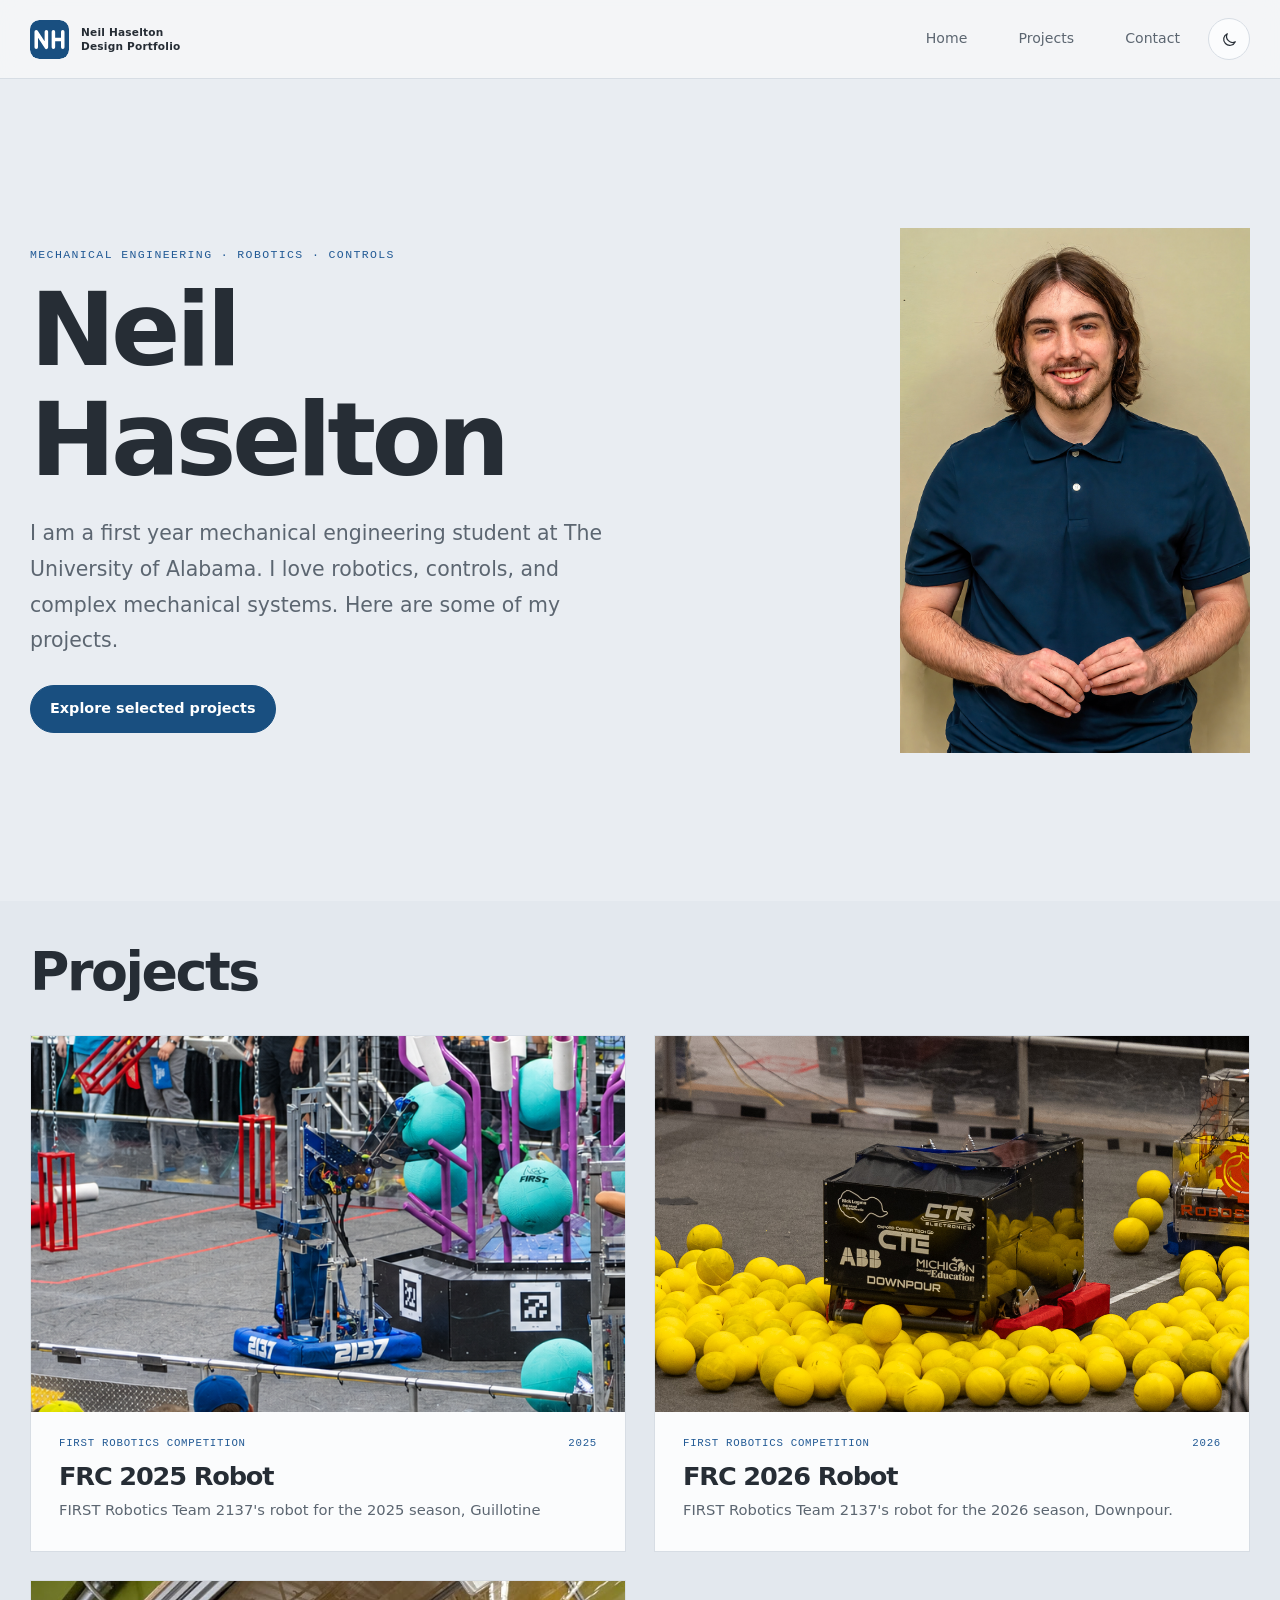
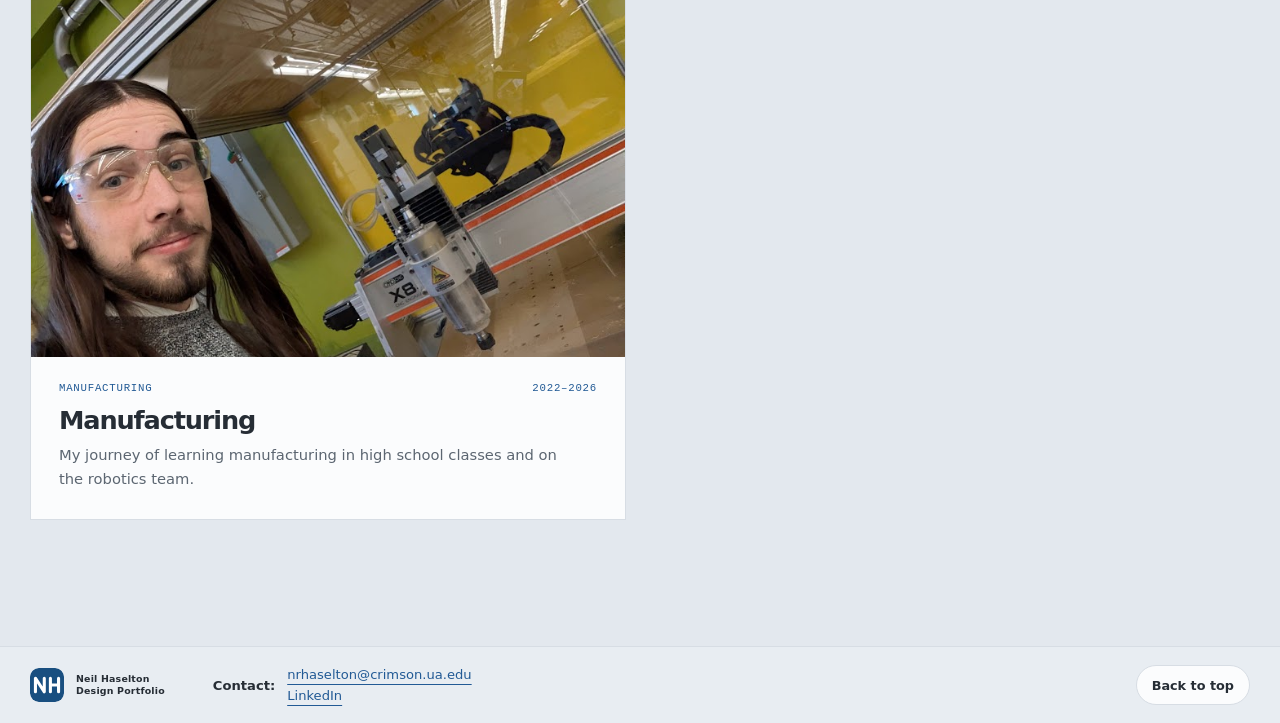
==== index.html @ f2198b4a "Deploy website" ====
<!doctype html>
<html lang="en" data-theme="light">
  <head>
    <meta charset="utf-8">
<meta name="viewport" content="width=device-width, initial-scale=1">
<title>Neil Haselton Design Portfolio</title>
<meta name="description" content="Neil Haselton, a first year mechanical engineering student at The University of Alabama, interested in robotics, controls, and complex mechanical systems.">
<meta name="color-scheme" content="light dark">
<script>
  (function () {
    var theme = null;
    try { theme = localStorage.getItem('portfolio-theme'); } catch (error) { /* Storage can be unavailable in private contexts. */ }
    if (theme !== 'light' && theme !== 'dark') {
      theme = window.matchMedia && window.matchMedia('(prefers-color-scheme: dark)').matches ? 'dark' : 'light';
    }
    document.documentElement.setAttribute('data-theme', theme);
  }());
</script>
<link rel="stylesheet" href="/assets/css/main.css">
<link rel="icon" href="/assets/images/favicon.svg" type="image/svg+xml">

  </head>
  <body id="top">
    <a class="skip-link" href="#main-content">Skip to content</a>
    <header class="site-header">
  <div class="site-header__inner section-wrap">
    
    <a class="brand" href="#top" aria-label="Neil Haselton Design Portfolio home">
      <span class="brand__mark" aria-hidden="true">
        <img class="brand__mark-image brand__mark-image--light" src="/assets/images/brand-mark-light.svg" alt="">
        <img class="brand__mark-image brand__mark-image--dark" src="/assets/images/brand-mark-dark.svg" alt="">
      </span>
      <span class="brand__label">Neil Haselton<br>Design Portfolio</span>
    </a>
    <nav class="site-nav" aria-label="Main navigation">
      <a href="#top">Home</a>
      <a href="/#projects">Projects</a>
      <a href="/#contact">Contact</a>
    </nav>
    <button class="theme-toggle" type="button" data-theme-toggle aria-label="Switch to dark theme">
      <svg class="theme-toggle__moon" viewBox="0 0 24 24" aria-hidden="true"><path d="M20.2 15.2A8.5 8.5 0 0 1 8.8 3.8 8.6 8.6 0 1 0 20.2 15.2Z"/></svg>
      <svg class="theme-toggle__sun" viewBox="0 0 24 24" aria-hidden="true"><circle cx="12" cy="12" r="4"/><path d="M12 2v2m0 16v2M4.93 4.93l1.42 1.42m11.3 11.3 1.42 1.42M2 12h2m16 0h2M4.93 19.07l1.42-1.42m11.3-11.3 1.42-1.42"/></svg>
    </button>
  </div>
</header>

    <main id="main-content">
      <section class="home-intro" aria-labelledby="intro-title">
  <div class="hero section-wrap">
    <div class="hero__copy">
      <p class="eyebrow">Mechanical engineering · robotics · controls</p>
      <h1 id="intro-title">Neil Haselton</h1>
      <p class="hero__lead">I am a first year mechanical engineering student at The University of Alabama. I love robotics, controls, and complex mechanical systems. Here are some of my projects.</p>
      <a class="button-link" href="#projects">Explore selected projects</a>
    </div>
    <figure class="hero__portrait">
      <img src="/assets/images/portrait-neil-haselton.png" alt="Neil Haselton portrait" width="1023" height="1536">
    </figure>
  </div>
</section>
<section class="projects-section" id="projects" aria-labelledby="projects-title">
  <div class="section-wrap">
  <div class="section-heading">
    <div>
      <h2 id="projects-title">Projects</h2>
    </div>
  </div>

  <div class="project-grid">
    
    
      
      
      
      <article class="project-card">
        <a class="project-card__link" href="/projects/frc-2025-robot/" aria-label="View FRC 2025 Robot project">
          <div class="project-card__image-wrap">
            <img class="project-card__image project-card__image--robot" src="/assets/images/projects/frc-2025-robot/originals/25-COMP%20-%20Main%20Image.png" alt="Team 2137 robot competing on the 2025 FIRST Robotics Competition field." loading="lazy" width="1200" height="760" style="object-position: 170% 200%; transform: translate(-45.87%, -22.13%) scale(2.1); transform-origin: top left;">
          </div>
          <div class="project-card__body">
            <div class="project-card__meta"><span>FIRST Robotics Competition</span><span>2025</span></div>
            <h3>FRC 2025 Robot</h3>
            <p>FIRST Robotics Team 2137&#39;s robot for the 2025 season, Guillotine</p>
          </div>
        </a>
      </article>
    
      
      
      
      <article class="project-card">
        <a class="project-card__link" href="/projects/frc-2026-robot/" aria-label="View FRC 2026 Robot project">
          <div class="project-card__image-wrap">
            <img class="project-card__image project-card__image--robot" src="/assets/images/projects/frc-2026-robot/main-image.jpg" alt="Team 2137&#39;s 2026 robot, Guillotine, at a FIRST Robotics Competition event." loading="lazy" width="1200" height="760">
          </div>
          <div class="project-card__body">
            <div class="project-card__meta"><span>FIRST Robotics Competition</span><span>2026</span></div>
            <h3>FRC 2026 Robot</h3>
            <p>FIRST Robotics Team 2137&#39;s robot for the 2026 season, Downpour.</p>
          </div>
        </a>
      </article>
    
      
      
      
      <article class="project-card">
        <a class="project-card__link" href="/projects/manufacturing/" aria-label="View Manufacturing project">
          <div class="project-card__image-wrap">
            <img class="project-card__image" src="/assets/images/projects/manufacturing/overview.jpg" alt="Neil standing beside the school&#39;s Omio CNC router." loading="lazy" width="1200" height="760" style="object-position: center 44%; transform: translate(0px, 0px) scale(1); transform-origin: center;">
          </div>
          <div class="project-card__body">
            <div class="project-card__meta"><span>Manufacturing</span><span>2022–2026</span></div>
            <h3>Manufacturing</h3>
            <p>My journey of learning manufacturing in high school classes and on the robotics team.</p>
          </div>
        </a>
      </article>
    
  </div>
  </div>
</section>


    </main>
    <footer class="site-footer">
  <div class="section-wrap site-footer__inner">
    
    <a class="brand brand--footer" href="#top">
      <span class="brand__mark" aria-hidden="true">
        <img class="brand__mark-image brand__mark-image--light" src="/assets/images/brand-mark-light.svg" alt="">
        <img class="brand__mark-image brand__mark-image--dark" src="/assets/images/brand-mark-dark.svg" alt="">
      </span>
      <span class="brand__label">Neil Haselton<br>Design Portfolio</span>
    </a>
    <div class="site-footer__contact" id="contact">
      <span class="site-footer__contact-label">Contact:</span>
      <div class="site-footer__contact-links">
        <a class="text-link" href="mailto:nrhaselton@crimson.ua.edu" draggable="false">nrhaselton@crimson.ua.edu</a>
        <a class="text-link" href="https://www.linkedin.com/in/neil-haselton-a4a009427/" draggable="false">LinkedIn</a>
      </div>
    </div>
    <a class="back-to-top" href="#top">Back to top</a>
  </div>
</footer>

    <script src="/assets/js/site.js" defer></script>
  </body>
</html>
---- assets/css/main.css ----
:root {
  color-scheme: light;
  --page: #f4f5f7;
  --surface: #fbfcfd;
  --surface-raised: #ffffff;
  --surface-muted: #e8edf2;
  --text: #262d35;
  --text-muted: #5c6671;
  --line: #d7dde4;
  --line-strong: #b7c0ca;
  --primary: #3178C6;
  --accent: var(--primary);
  --accent-strong: #225a95;
  --accent-soft: #dceafb;
  --focus: #3178C6;
  --button-bg: #194f80;
  --button-text: #ffffff;
  --button-hover: #153d63;
  --selection-bg: #225a95;
  --selection-text: #ffffff;
  --shadow: 0 18px 44px rgb(38 45 53 / 9%);
  --section-cool: #eef1f4;
  --section-alt: #dce2e9;
  --hero-surface: #e9edf2;
  --projects-surface: #e3e8ee;
  --font-body: 'Segoe UI', system-ui, sans-serif;
  --font-display: 'Segoe UI', system-ui, sans-serif;
  --font-mono: 'Cascadia Code', Consolas, monospace;
  --content-width: 1220px;
  --site-header-height: 78px;
  --anchor-clearance: 0px;
}

html[data-theme='dark'] {
  color-scheme: dark;
  --page: #272a2e;
  --surface: #30343a;
  --surface-raised: #383d44;
  --surface-muted: #41474f;
  --text: #f1f4f7;
  --text-muted: #c5cbd2;
  --line: #515963;
  --line-strong: #6c7682;
  --primary: #3178C6;
  --accent: #7db2ea;
  --accent-strong: #a4cdf5;
  --accent-soft: #304d6b;
  --focus: #9ac7f2;
  --button-bg: #9ac7f2;
  --button-text: #17212c;
  --button-hover: #b3d7f7;
  --selection-bg: #7db2ea;
  --selection-text: #17212c;
  --shadow: 0 18px 44px rgb(0 0 0 / 21%);
  --section-cool: #30343a;
  --section-alt: #383d44;
  --hero-surface: #272a2e;
  --projects-surface: #30343a;
}

*,
*::before,
*::after { box-sizing: border-box; }

html { scroll-behavior: smooth; scroll-padding-top: calc(var(--site-header-height) + 1px + var(--anchor-clearance)); }
body { margin: 0; background: var(--page); color: var(--text); font-family: var(--font-body); font-size: 16px; line-height: 1.65; transition: background-color 340ms ease, color 340ms ease; }
html.theme-transitioning *, html.theme-transitioning *::before, html.theme-transitioning *::after, html.theme-transitioning ::selection { transition-property: color, background-color, border-color, outline-color, box-shadow, fill, stroke, text-decoration-color, opacity !important; transition-duration: 340ms !important; transition-timing-function: ease !important; transition-delay: 0ms !important; }
img { display: block; max-width: 100%; }
button, input { font: inherit; }
a { color: inherit; }
::selection { background: var(--selection-bg); color: var(--selection-text); }

.section-wrap { width: min(calc(100% - 56px), var(--content-width)); margin-inline: auto; }
.skip-link { position: fixed; z-index: 100; top: 12px; left: 12px; padding: 10px 14px; transform: translateY(-160%); background: var(--text); color: var(--page); border-radius: 5px; }
.skip-link:focus { transform: translateY(0); }
:focus-visible { outline: 3px solid var(--focus); outline-offset: 4px; }
.eyebrow { margin: 0 0 12px; color: var(--accent-strong); font-family: var(--font-mono); font-size: .72rem; font-weight: 500; letter-spacing: .12em; line-height: 1.4; text-transform: uppercase; }
h1, h2, h3, p, figure { margin-top: 0; }
h1, h2, h3 { font-family: var(--font-display); letter-spacing: -.045em; line-height: 1.08; }
h1 { font-size: clamp(3.4rem, 8vw, 7.3rem); font-weight: 600; }
h2 { font-size: clamp(2rem, 4.2vw, 3.6rem); font-weight: 600; }
h3 { font-size: 1.35rem; }

.site-header { position: sticky; z-index: 30; top: 0; border-bottom: 1px solid var(--line); background: color-mix(in srgb, var(--page) 92%, transparent); backdrop-filter: blur(14px); transition: background-color 340ms ease, border-color 340ms ease; }
.site-header__inner { display: flex; min-height: var(--site-header-height); align-items: center; justify-content: space-between; gap: 28px; }
.brand { display: inline-flex; align-items: center; gap: 12px; color: var(--text); text-decoration: none; }
.brand__mark { position: relative; display: block; width: 39px; height: 39px; flex: 0 0 auto; overflow: hidden; border-radius: 9px; }
.brand__mark-image { position: absolute; inset: 0; display: block; width: 100%; height: 100%; transition: opacity 340ms ease; }
.brand__mark-image--light { opacity: 1; }
.brand__mark-image--dark { opacity: 0; }
html[data-theme='dark'] .brand__mark-image--light { opacity: 0; }
html[data-theme='dark'] .brand__mark-image--dark { opacity: 1; }
.brand__label { font-size: .66rem; font-weight: 700; letter-spacing: .02em; line-height: 1.35; }
.site-nav { display: flex; align-items: center; gap: clamp(20px, 4vw, 52px); margin-left: auto; }
.site-nav a { color: var(--text-muted); font-size: .88rem; text-decoration: none; transition: color 340ms ease; }
.site-nav a:hover, .site-nav a:focus-visible { color: var(--accent-strong); }
.theme-toggle { position: relative; display: inline-flex; width: 42px; height: 42px; align-items: center; justify-content: center; padding: 8px; border: 1px solid var(--line); border-radius: 50%; background: var(--surface); color: var(--text); cursor: pointer; transition: border-color 340ms ease, background-color 340ms ease, color 340ms ease; }
.theme-toggle:hover { border-color: var(--accent); background: var(--surface-raised); }
.theme-toggle svg { position: absolute; width: 17px; height: 17px; fill: none; stroke: currentColor; stroke-linecap: round; stroke-linejoin: round; stroke-width: 1.7; transition: opacity 340ms ease; }
.theme-toggle__moon { opacity: 1; }
.theme-toggle__sun { opacity: 0; }
html[data-theme='dark'] .theme-toggle__moon { opacity: 0; }
html[data-theme='dark'] .theme-toggle__sun { opacity: 1; }

.home-intro { display: flex; min-height: calc(100vh - 78px); min-height: calc(100svh - 78px); align-items: center; background: var(--hero-surface); transition: background-color 340ms ease; }
.hero { display: grid; align-items: center; grid-template-columns: minmax(0, 1.1fr) minmax(280px, .9fr); gap: clamp(40px, 8vw, 120px); margin-inline: auto; padding-block: clamp(48px, 8vw, 96px); }
.hero__copy { max-width: 820px; }
.hero h1 { margin: 0 0 20px; }
.hero__lead { max-width: 650px; margin-bottom: 26px; color: var(--text-muted); font-size: clamp(1.05rem, 1.7vw, 1.28rem); line-height: 1.75; }
.text-link { display: inline-flex; align-items: center; gap: 10px; color: var(--accent-strong); font-size: .9rem; font-weight: 700; text-decoration-thickness: 1px; text-underline-offset: 5px; }
.button-link { display: inline-flex; min-height: 48px; align-items: center; justify-content: center; gap: 12px; padding: 11px 19px; border: 1px solid var(--button-bg); border-radius: 999px; background: var(--button-bg); color: var(--button-text); font-size: .9rem; font-weight: 700; text-decoration: none; transition: background-color 180ms ease, border-color 180ms ease, transform 180ms ease; }
.button-link:hover { transform: translateY(-2px); border-color: var(--button-hover); background: var(--button-hover); }
.text-link span { transition: transform 150ms ease; }
.text-link:hover span { transform: translate(3px, -2px); }
.hero__portrait { width: min(100%, 350px); justify-self: end; margin: 0; }
.hero__portrait img { width: 100%; max-height: 525px; aspect-ratio: 2 / 3; object-fit: cover; }
.hero__portrait figcaption { margin-top: 10px; color: var(--text-muted); font-size: .76rem; }

.projects-section { padding-block: 42px 126px; background: var(--projects-surface); transition: background-color 340ms ease; }
.section-heading { display: flex; align-items: end; justify-content: space-between; gap: 32px; margin-bottom: 34px; }
.section-heading h2 { margin-bottom: 0; }
.section-heading__aside { max-width: 355px; margin-bottom: 5px; color: var(--text-muted); font-size: .95rem; }
.project-grid { display: grid; grid-template-columns: repeat(2, minmax(0, 1fr)); gap: 28px; }
.project-card { min-width: 0; }
.project-card__link { display: block; height: 100%; overflow: hidden; border: 1px solid var(--line); background: var(--surface); color: inherit; text-decoration: none; transition: background-color 340ms ease, border-color 340ms ease, box-shadow 180ms ease, transform 180ms ease; }
.project-card__link:hover { transform: translateY(-4px); border-color: var(--line-strong); box-shadow: var(--shadow); }
.project-card__image-wrap { position: relative; overflow: hidden; aspect-ratio: 1.58; background: var(--surface-muted); }
.project-card__image { width: 100%; height: 100%; object-fit: cover; transition: transform 300ms ease; }
.project-card__link:hover .project-card__image { transform: scale(1.025); }
.project-card__image--robot { object-position: center 61%; transform: scale(1.8); }
.project-card__link:hover .project-card__image--robot { transform: scale(1.84); }
.project-card__body { position: relative; min-height: 0; padding: 23px 28px 28px; }
.project-card__meta { display: flex; justify-content: space-between; gap: 16px; margin-bottom: 10px; color: var(--accent-strong); font-family: var(--font-mono); font-size: .67rem; letter-spacing: .07em; text-transform: uppercase; }
.project-card h3 { margin-bottom: 8px; font-size: clamp(1.35rem, 2vw, 1.65rem); }
.project-card p { max-width: 520px; margin: 0; color: var(--text-muted); font-size: .92rem; }

.placeholder-note { color: var(--text-muted); font-size: .75rem; }

.project-hero { padding-top: 32px; padding-bottom: 22px; }
.project-hero__grid { display: grid; align-items: center; grid-template-columns: minmax(0, 1.05fr) minmax(0, .95fr); gap: clamp(32px, 5vw, 72px); }
.project-hero__heading { display: flex; align-items: end; justify-content: space-between; gap: 20px; }
.project-hero__heading h1 { max-width: 700px; margin: 0 0 16px; font-size: clamp(2.8rem, 5.2vw, 5.2rem); }
.project-hero__summary { max-width: 780px; margin: 0; color: var(--text-muted); font-size: clamp(1.08rem, 1.8vw, 1.35rem); }
.project-overview { min-width: 0; margin: 0; overflow: hidden; }
.project-overview img { width: 100%; height: clamp(270px, 32vw, 420px); background: transparent; object-fit: cover; object-position: center 61%; transform: scale(1.8); }
.project-overview figcaption, .image-frame figcaption { padding-top: 10px; color: var(--text-muted); font-size: .79rem; }
.project-intro { max-width: 720px; padding-top: 22px; color: var(--text-muted); font-size: 1rem; }
.project-sections { padding-top: 24px; }
.project-sections > .content-section, .project-sections > .section-dwell > .content-section { padding-block: 66px; background: var(--section-cool); --section-current-bg: var(--section-cool); --section-current-text: var(--text); --section-current-muted: var(--text-muted); --section-current-accent: var(--accent-strong); --section-current-line: var(--line); transition: background-color 340ms ease; }
.project-sections > .content-section:nth-child(even), .project-sections > .section-dwell--alt > .content-section { background: var(--section-alt); --section-current-bg: var(--section-alt); --section-current-text: var(--text); --section-current-muted: var(--text-muted); --section-current-accent: var(--accent-strong); --section-current-line: var(--line); }
.section-dwell { position: relative; }
.section-dwell > .content-section { position: sticky; z-index: 2; top: 78px; }
.section-dwell__pause { height: var(--dwell-height, 120px); pointer-events: none; }
.project-sections > .content-section--subsystem, .project-sections > .section-dwell > .content-section--subsystem { display: flex; min-height: calc(100svh - 78px); flex-direction: column; justify-content: center; padding-block: clamp(24px, 4vh, 40px); }
.project-sections > .content-section--comparison, .project-sections > .section-dwell > .content-section--comparison { display: flex; min-height: calc(100svh - 78px); align-items: center; }
.subsystem-section__inner { display: flex; flex: 1; flex-direction: column; justify-content: center; min-height: 0; }
.content-section { padding-block: 64px; }
.content-section h2, .content-section h3 { color: var(--section-current-text, var(--text)); }
.content-section .eyebrow { color: var(--section-current-accent, var(--accent)); }
.content-section .prose { color: var(--section-current-muted, var(--text-muted)); }
.content-section .prose strong { color: var(--section-current-text, var(--text)); }
.content-section .prose a { color: var(--section-current-accent, var(--accent-strong)); }
.content-section--algae-planning { position: relative; display: flex; min-height: calc(100svh - 78px); align-items: center; overflow: hidden; isolation: isolate; }
.algae-planning__layout { position: relative; z-index: 1; display: grid; align-items: center; grid-template-columns: minmax(0, .96fr) minmax(320px, 1.04fr); gap: clamp(38px, 6.5vw, 88px); }
.algae-planning__copy { max-width: 560px; }
.algae-planning__copy h2 { margin-bottom: 20px; }
.algae-planning__visual { display: grid; justify-items: center; gap: 24px; }
.algae-planning__controls { display: flex; flex-wrap: wrap; justify-content: center; gap: 12px; }
.algae-planning__button { display: inline-flex; min-height: 40px; align-items: center; justify-content: center; padding: 8px 15px; border: 1px solid var(--line); border-radius: 999px; background: var(--surface); color: var(--text); font-size: .8rem; font-weight: 600; cursor: pointer; transition: border-color 180ms ease, background-color 180ms ease, color 180ms ease; }
.algae-planning__button:hover, .algae-planning__button.is-active { border-color: var(--accent); background: var(--surface-raised); color: var(--accent-strong); }
.algae-planning__stage { position: relative; display: grid; width: min(100%, clamp(320px, 39vw, 500px)); aspect-ratio: 1; justify-self: center; overflow: hidden; place-items: center; margin: 0; border: 1px solid color-mix(in srgb, var(--line-strong) 70%, transparent); border-radius: 50%; background: color-mix(in srgb, var(--surface-muted) 88%, transparent); box-shadow: inset 0 0 55px color-mix(in srgb, var(--surface-raised) 56%, transparent), 0 26px 70px rgb(25 35 48 / 10%); backdrop-filter: blur(8px); }
.algae-planning__robot-layer, .algae-planning__mechanism { position: absolute; top: -120.286%; left: -210.143%; width: 470.857%; height: 363.857%; max-width: none; object-fit: fill; pointer-events: none; }
.algae-planning__robot-layer { z-index: 1; }
.algae-planning__mechanism { z-index: 2; opacity: 0; transition: opacity 360ms ease; }
.algae-planning__mechanism.is-active { opacity: 1; }
.content-section--narrow { max-width: 920px; }
.content-section h2, .section-title { margin-bottom: 22px; font-size: clamp(1.9rem, 3.4vw, 2.8rem); }
.section-title { margin-inline: auto; }
.prose { color: var(--text-muted); }
.prose > :last-child { margin-bottom: 0; }
.prose p { margin-bottom: 1em; }
.prose strong { color: var(--text); font-weight: 700; }
.prose a { color: var(--accent-strong); }
.text-image { display: grid; align-items: center; grid-template-columns: minmax(0, .8fr) minmax(0, 1.2fr); gap: clamp(36px, 7vw, 94px); }
.text-image--image-left .text-image__figure { order: -1; }
.text-image__copy { max-width: 430px; }
.text-image__copy h2 { margin-bottom: 20px; }
.text-image__copy h3 { margin: -9px 0 18px; font-size: clamp(1.35rem, 2.5vw, 1.8rem); }
.image-frame { min-width: 0; margin: 0; }
.image-frame img { width: 100%; background: transparent; }
.text-image__crop { position: relative; width: 100%; overflow: hidden; aspect-ratio: 1.45; }
.text-image__crop img { position: absolute; inset: 0; width: 100%; height: 100%; aspect-ratio: auto; object-fit: cover; object-position: var(--crop-position, center center); transform: scale(var(--crop-zoom, 1)); transform-origin: center center; }
.text-image__crop--contain { display: grid; height: auto; place-items: center; aspect-ratio: auto; }
.text-image__crop--contain img { position: static; inset: auto; width: 100%; height: auto; max-height: 700px; object-fit: contain; }
.text-image__crop--compact { display: grid; height: auto; place-items: center; aspect-ratio: auto; }
.text-image__crop--compact img { position: static; inset: auto; width: auto; height: auto; max-width: 100%; max-height: 260px; border: 1px solid transparent; object-fit: contain; transition: border-color 340ms ease; }
.iteration-layout { display: grid; align-items: stretch; grid-template-columns: minmax(170px, .88fr) minmax(0, 1.25fr) minmax(170px, .88fr); column-gap: clamp(24px, 3.5vw, 48px); row-gap: 20px; }
.iteration-layout__heading, .iteration-layout__subtitle { grid-column: 1 / -1; text-align: center; }
.iteration-layout__heading { margin: 0; }
.iteration-layout__subtitle { max-width: none; justify-self: center; margin: -8px 0 8px; color: var(--section-current-muted, var(--text-muted)); font-size: clamp(1.05rem, 1.7vw, 1.28rem); line-height: 1.55; white-space: nowrap; }
.iteration-layout__copy { align-self: center; }
.iteration-layout__copy > :last-child { margin-bottom: 0; }
.iteration-image { position: relative; min-width: 0; margin: 0; overflow: hidden; border: 1px solid var(--section-current-line, var(--line)); border-radius: 4px; background: var(--surface-muted); }
.iteration-image img { position: absolute; inset: 0; width: 100%; height: 100%; object-fit: cover; object-position: 40% center; }
.iteration-image__label { position: absolute; z-index: 1; top: 12px; left: 12px; padding: 5px 12px; border: 1px solid rgb(255 255 255 / 18%); border-radius: 999px; background: rgb(28 32 36 / 76%); color: #ffffff; font-size: .74rem; font-weight: 700; line-height: 1.4; backdrop-filter: blur(8px); }
html:not([data-theme='dark']) .iteration-image__label { border-color: rgb(255 255 255 / 70%); background: rgb(248 250 252 / 82%); color: #26313d; }
.image-frame--wide img { height: clamp(250px, 38vw, 470px); object-fit: contain; }
.image-gallery { display: grid; grid-template-columns: repeat(3, minmax(0, 1fr)); gap: 20px; }
.image-gallery--two { grid-template-columns: repeat(2, minmax(0, 1fr)); }
.image-gallery--stack { grid-template-columns: minmax(0, 1fr); }
.image-gallery--stack .image-frame { max-width: 980px; margin-inline: auto; }
.image-gallery img { aspect-ratio: 1.4; object-fit: cover; }
.image-gallery--stack img { aspect-ratio: auto; object-fit: contain; }
.section-heading--compact { margin-bottom: 26px; }
.content-section--subsystem .section-heading--compact { display: block; flex: none; margin-bottom: 18px; text-align: center; }
.section-heading--compact h2 { margin-bottom: 0; }
.section-heading--compact .section-heading__aside { margin-bottom: 2px; }
.component-list { border-top: 1px solid var(--section-current-line, var(--line)); }
.component-item { display: grid; grid-template-columns: 72px minmax(0, 1fr); gap: 18px; padding: 24px 0; border-bottom: 1px solid var(--section-current-line, var(--line)); }
.component-item__number { padding-top: 2px; color: var(--section-current-accent, var(--accent-strong)); font-family: var(--font-mono); font-size: .78rem; }
.component-item h3 { margin-bottom: 8px; font-size: 1.2rem; }

.subsystem-explorer { display: grid; flex: 1; min-height: 0; align-items: center; gap: clamp(24px, 4vw, 54px); }
.subsystem-explorer--single { grid-template-columns: minmax(220px, .8fr) minmax(0, 1.6fr); }
.subsystem-explorer--arcs { grid-template-columns: minmax(180px, .68fr) minmax(0, 1.6fr) minmax(180px, .68fr); gap: clamp(24px, 3.4vw, 48px); }
.subsystem-explorer__visual { display: grid; min-width: 0; place-items: center; grid-column: 2; grid-row: 1; }
.cad-stage { position: relative; width: min(100%, calc(min(var(--cad-stage-height, 58vh), 700px) * var(--cad-stage-width-ratio, 1.579))); max-height: min(var(--cad-stage-height, 58vh), 700px); overflow: hidden; aspect-ratio: var(--cad-stage-aspect, 1200 / 760); background: transparent; isolation: isolate; }
.cad-stage__layer { position: absolute; inset: 0; width: 100%; height: 100%; object-fit: contain; opacity: 0; pointer-events: none; transition: opacity 1100ms cubic-bezier(.2,.7,.2,1); }
.cad-stage__layer.is-active { opacity: 1; }
.cad-stage__normal { z-index: 1; }
.cad-stage__ghost { z-index: 2; }
.cad-stage__ghost.is-active { opacity: var(--ghost-opacity, 1); }
.cad-stage__highlight { z-index: 3; pointer-events: none; }
.cad-stage__placeholder { position: absolute; z-index: 5; inset: 0; display: grid; place-content: center; background: var(--surface-muted); color: var(--text-muted); font-family: var(--font-mono); font-size: .9rem; text-align: center; }
.cad-stage__placeholder[hidden] { display: none; }
.subsystem-explorer__list { min-width: 0; }
.subsystem-explorer__list--single { display: flex; min-width: 0; grid-column: 1; grid-row: 1; flex-direction: column; justify-content: space-around; gap: clamp(22px, 3vh, 36px); }
.subsystem-explorer__list--left, .subsystem-explorer__list--right { position: relative; display: flex; min-height: 100%; flex-direction: column; justify-content: space-around; gap: clamp(22px, 3vh, 36px); }
.subsystem-explorer__list--left { padding-right: 20px; }
.subsystem-explorer__list--right { padding-left: 20px; }
.subsystem-explorer__list--left::after, .subsystem-explorer__list--right::before { position: absolute; top: 7%; bottom: 7%; width: 18px; border-color: var(--section-current-line, var(--line)); border-style: solid; content: ''; pointer-events: none; }
.subsystem-explorer__list--left::after { right: 0; border-width: 0 1px 0 0; border-radius: 0 55% 55% 0; }
.subsystem-explorer__list--right::before { left: 0; border-width: 0 0 0 1px; border-radius: 55% 0 0 55%; }
.subsystem-choice { position: relative; z-index: 1; display: flex; width: 100%; align-items: flex-start; justify-content: space-between; gap: 12px; padding: 10px 2px; border: 0; background: transparent; color: var(--section-current-text, var(--text)); cursor: pointer; text-align: left; transition: color 600ms ease, transform 600ms ease; }
.subsystem-explorer__divider { position: absolute; top: 50%; height: 1px; background: var(--section-current-line, var(--line)); pointer-events: none; }
.subsystem-explorer__list--left .subsystem-explorer__divider { right: 20px; left: 0; }
.subsystem-explorer__list--right .subsystem-explorer__divider { right: 0; left: 20px; }
.subsystem-choice:hover, .subsystem-choice:focus-visible, .subsystem-choice[aria-pressed='true'] { transform: translateX(3px); color: var(--section-current-accent, var(--accent-strong)); }
.subsystem-explorer__list--right .subsystem-choice:hover, .subsystem-explorer__list--right .subsystem-choice:focus-visible, .subsystem-explorer__list--right .subsystem-choice[aria-pressed='true'] { transform: translateX(-3px); }
.subsystem-choice__copy { display: grid; gap: 4px; }
.subsystem-choice__name { font-family: var(--font-display); font-size: 1rem; font-weight: 700; }
.subsystem-choice__description { color: var(--section-current-muted, var(--text-muted)); font-size: .79rem; line-height: 1.5; }

.comparison-feature { display: grid; align-items: center; grid-template-columns: minmax(0, .88fr) minmax(0, 1.12fr); gap: clamp(32px, 5vw, 72px); }
.comparison-feature__copy h2 { margin-bottom: 20px; }
.comparison { min-width: 0; margin: 0; }
.comparison__stage { position: relative; overflow: hidden; aspect-ratio: 1200 / 760; background: transparent; isolation: isolate; touch-action: pan-y; user-select: none; cursor: ew-resize; }
.comparison__image { position: absolute; inset: 0; width: 100%; height: 100%; object-fit: contain; pointer-events: none; user-select: none; }
.comparison__left-clip, .comparison__right-clip { position: absolute; z-index: 1; inset: 0; overflow: hidden; }
.comparison__right-clip { clip-path: inset(0 0 0 50%); }
.comparison__image--left { object-fit: contain; }
.comparison__labels { display: flex; justify-content: space-between; gap: 16px; margin-bottom: 10px; }
.comparison__label { display: inline-flex; align-items: center; min-height: 30px; padding: 5px 12px; border: 1px solid rgb(255 255 255 / 18%); border-radius: 999px; background: rgb(28 32 36 / 76%); color: #ffffff; font-family: inherit; font-size: .74rem; font-weight: 700; line-height: 1.4; text-align: center; backdrop-filter: blur(8px); cursor: pointer; transition: border-color 180ms ease, box-shadow 180ms ease, transform 180ms ease; }
.comparison__label:hover { transform: translateY(-1px); border-color: var(--accent); box-shadow: 0 0 0 2px color-mix(in srgb, var(--accent) 22%, transparent); }
.comparison__label:focus-visible { outline: 3px solid var(--focus); outline-offset: 3px; }
html[data-theme='dark'] .comparison__label { border-color: rgb(255 255 255 / 70%); background: rgb(248 250 252 / 82%); color: #26313d; }
.comparison__divider { position: absolute; z-index: 2; top: 0; bottom: 0; left: var(--split); width: 2px; transform: translateX(-50%); background: var(--accent); pointer-events: none; }
.comparison.is-animating .comparison__left-clip, .comparison.is-animating .comparison__right-clip { transition: clip-path 620ms cubic-bezier(.55,.08,.58,.9); }
.comparison.is-animating .comparison__divider { transition: left 620ms cubic-bezier(.55,.08,.58,.9); }
.comparison__handle { position: absolute; top: 50%; left: 50%; display: grid; width: 46px; height: 46px; place-items: center; transform: translate(-50%, -50%); border: 2px solid var(--section-current-bg, var(--page)); border-radius: 50%; background: var(--accent); box-shadow: 0 2px 12px rgb(0 0 0 / 25%); color: #ffffff; }
.comparison__handle svg { display: block; width: 22px; height: 22px; fill: none; stroke: currentColor; stroke-linecap: round; stroke-linejoin: round; stroke-width: 2; }
.comparison__range { position: absolute; z-index: 4; top: 0; bottom: 0; left: var(--range-start, 0%); width: var(--range-width, 100%); height: 100%; margin: 0; opacity: 0; pointer-events: none; cursor: ew-resize; touch-action: pan-y; }
.comparison__stage:focus-within .comparison__divider { outline: 3px solid var(--focus); outline-offset: 3px; }
.comparison__caption { margin: 12px 0 0; color: var(--section-current-muted, var(--text-muted)); font-size: .8rem; }
.comparison__error { margin: 12px 0 0; padding: 12px 14px; border-left: 3px solid var(--accent); background: var(--surface-muted); color: var(--text-muted); font-size: .82rem; }
.comparison__error[hidden] { display: none; }

.project-page--manufacturing .project-sections > .content-section { padding-block: 40px; }
.project-page--manufacturing .project-sections > .content-section--cnc-machines,
.project-page--manufacturing .project-sections > .section-dwell > .content-section--cnc-machines { height: calc(100svh - 78px); min-height: calc(100svh - 78px); padding: 40px 0; display: flex; align-items: flex-start; }
.project-page--manufacturing .project-sections > .content-section--dfm { min-height: 0; padding-block: 40px; }
.project-page--manufacturing .content-section--dfm .text-image__crop { max-height: 360px; }
.project-page--manufacturing .content-section--dfm .text-image__crop img { object-fit: contain; }
.project-page--manufacturing .text-image__crop--compact img { max-height: 260px; }
html:not([data-theme='dark']) .project-page--manufacturing .project-sections > .content-section:first-child { background: #e8ecf1; --section-current-bg: #e8ecf1; }
.project-sections > .content-section--cnc-machines, .project-sections > .section-dwell > .content-section--cnc-machines { display: flex; min-height: calc(100svh - 78px); align-items: center; }
.content-section .cnc-machines__heading { margin: 0 0 12px; font-size: clamp(1.8rem, 3.2vw, 2.6rem); }
.cnc-machines { display: grid; height: 100%; grid-template-rows: auto minmax(0, 1fr); }
.cnc-machines__list { display: grid; min-height: 0; grid-template-rows: repeat(3, minmax(0, 1fr)); }
.cnc-machine, .cnc-machine--image-right { display: grid; align-items: center; grid-template-columns: 230px minmax(0, 1fr); gap: clamp(18px, 3vw, 42px); padding-block: clamp(8px, 1.25svh, 12px); border-top: 1px solid var(--section-current-line, var(--line)); }
.cnc-machine__copy { grid-column: 2; grid-row: 1; }
.cnc-machine__copy h3 { margin: 0 0 5px; font-size: 1.2rem; }
.cnc-machine__copy .prose { font-size: .88rem; line-height: 1.46; }
.cnc-machine__copy .prose p { margin: 0; }
.cnc-machine__visual { display: flex; min-width: 0; align-items: center; justify-content: center; grid-column: 1; grid-row: 1; }
.cnc-machine__image-frame { width: min(100%, 220px); height: min(148px, 18svh); overflow: hidden; }
.cnc-machine__image-frame--contain { display: grid; width: min(124px, 16svh, 100%); height: auto; aspect-ratio: 607 / 786; place-items: center; border: 1px solid transparent; background: transparent; transition: border-color 340ms ease, background-color 340ms ease; }
.cnc-machine__image { width: 100%; height: 100%; object-fit: cover; object-position: var(--crop-position, center center); transform: scale(var(--crop-zoom, 1)); transform-origin: center center; }
.cnc-machine__image-frame--contain .cnc-machine__image { object-fit: contain; }
.cnc-machine--image-right { grid-template-columns: minmax(0, 1fr) 190px; }
.cnc-machine--image-right .cnc-machine__copy { grid-column: 1; }
.cnc-machine--image-right .cnc-machine__visual { grid-column: 2; }
.cnc-machine__visual--pair { display: grid; justify-content: center; grid-template-columns: minmax(0, clamp(120px, 10vw, 140px)) 54px minmax(0, clamp(120px, 10vw, 140px)); gap: 8px; }
.cnc-machine--pair { grid-template-columns: clamp(310px, 28vw, 350px) minmax(0, 1fr); }
.cnc-machine--image-right.cnc-machine--pair { grid-template-columns: minmax(0, 1fr) clamp(310px, 28vw, 350px); }
.cnc-machine__sprocket { display: grid; justify-items: center; gap: 5px; margin: 0; color: var(--section-current-muted, var(--text-muted)); font-family: var(--font-mono); font-size: .66rem; }
.cnc-machine__circle { display: grid; width: min(100%, clamp(120px, 10vw, 140px), 17svh); aspect-ratio: 1; place-items: center; overflow: hidden; border: 1px solid var(--section-current-line, var(--line)); border-radius: 50%; background: var(--surface-raised); }
.cnc-machine__circle--cad { background: #fff; }
.cnc-machine__circle img { width: 100%; height: 100%; object-fit: cover; }
.cnc-machine__circle:not(.cnc-machine__circle--cad) img { object-position: var(--crop-position, center center); transform: translateY(var(--crop-offset-y, 0%)) scale(var(--crop-zoom, 1)); transform-origin: center center; }
.cnc-machine__circle--cad img { padding: 9%; object-fit: contain; }
.cnc-machine__arrow { display: block; width: 100%; height: auto; color: var(--section-current-accent, var(--accent)); }
html:not([data-theme='dark']) .project-page--manufacturing .text-image__crop--compact img { border-color: #111111; }
html:not([data-theme='dark']) .project-page--manufacturing .cnc-machine__image-frame--contain { border-color: #111111; background: #ffffff; }
html:not([data-theme='dark']) .project-page--manufacturing .cnc-machine__circle { border-color: #a9b1bb; }

.project-sections > .content-section.content-section--iteration-timeline, .project-sections > .section-dwell > .content-section.content-section--iteration-timeline { display: flex; height: calc(100svh - 78px); min-height: 0; align-items: center; padding-block: 0; }
.iteration-timeline { display: grid; width: min(calc(100% - 48px), 1240px); height: 100%; min-height: 0; grid-template-rows: auto auto minmax(0, 1fr) auto; align-content: stretch; justify-items: center; gap: clamp(10px, 1.7svh, 18px); padding-top: clamp(24px, 5svh, 54px); }
.iteration-timeline__heading { margin: 0; text-align: center; }
.iteration-timeline__intro { max-width: min(100%, 760px); margin: 0; color: var(--section-current-muted, var(--text-muted)); font-size: clamp(.82rem, 1.2vw, 1rem); line-height: 1.4; text-align: center; text-wrap: balance; }
.iteration-timeline__main { display: grid; width: 100%; max-width: 1180px; grid-template-columns: minmax(0, 1.1fr) minmax(250px, .9fr); align-items: center; gap: clamp(28px, 4vw, 52px); transform: translateY(-42px); }
.iteration-timeline__stage { position: relative; justify-self: end; width: min(100%, 600px); height: min(60svh, 560px); aspect-ratio: var(--iteration-image-aspect, 3296 / 2547); background: transparent; }
.iteration-timeline__image { position: absolute; inset: 0; width: 100%; height: 100%; object-fit: contain; object-position: center; opacity: 0; transform: translate(13.1%, 3.95%); transition: opacity 320ms ease; pointer-events: none; user-select: none; }
.iteration-timeline__image[data-iteration-image='0'] { transform: translate(10%, -5.33%) scale(1.18); }
.iteration-timeline__image.is-active { opacity: 1; }
.iteration-timeline__captions { display: grid; width: min(100%, 390px); justify-self: start; text-align: left; }
.iteration-timeline__caption { grid-area: 1 / 1; align-self: center; visibility: hidden; opacity: 0; transition: opacity 260ms ease, visibility 260ms ease; }
.iteration-timeline__caption.is-active { visibility: visible; opacity: 1; }
.iteration-timeline__version { display: table; min-height: 30px; align-content: center; margin: 0 auto 0; padding: 5px 12px; border: 1px solid var(--section-current-line, var(--line)); border-radius: 999px; background: var(--surface-raised); color: var(--section-current-text, var(--text)); font-size: .76rem; font-weight: 700; }
html[data-theme='dark'] .iteration-timeline__version { border-color: rgb(255 255 255 / 18%); background: rgb(28 32 36 / 78%); color: #fff; }
.iteration-timeline__caption p { margin: 0; color: var(--section-current-muted, var(--text-muted)); line-height: 1.65; }
.iteration-timeline__control { width: min(48%, 420px); padding-top: 0; transform: translateY(-60px); }
.iteration-timeline__range { display: block; width: 100%; height: 28px; margin: 0; appearance: none; background: transparent; cursor: pointer; touch-action: pan-y; }
.iteration-timeline__range:active { cursor: grabbing; }
.iteration-timeline__range::-webkit-slider-runnable-track { height: 3px; border-radius: 999px; background: var(--section-current-line, var(--line)); transition: background-color 340ms ease; }
.iteration-timeline__range::-moz-range-track { height: 3px; border-radius: 999px; background: var(--section-current-line, var(--line)); transition: background-color 340ms ease; }
.iteration-timeline__range::-webkit-slider-thumb { width: 18px; height: 18px; margin-top: -7.5px; appearance: none; border: 3px solid var(--section-current-bg, var(--page)); border-radius: 50%; background: var(--section-current-accent, var(--accent)); box-shadow: 0 1px 5px rgb(0 0 0 / 25%); cursor: pointer; }
.iteration-timeline__range:active::-webkit-slider-thumb { cursor: grabbing; }
.iteration-timeline__range::-moz-range-thumb { width: 18px; height: 18px; border: 3px solid var(--section-current-bg, var(--page)); border-radius: 50%; background: var(--section-current-accent, var(--accent)); box-shadow: 0 1px 5px rgb(0 0 0 / 25%); cursor: pointer; }
.iteration-timeline__range:active::-moz-range-thumb { cursor: grabbing; }
.iteration-timeline__range:focus-visible { outline: 3px solid var(--focus); outline-offset: 4px; border-radius: 999px; }
.iteration-timeline__labels { position: relative; height: 1em; margin: 5px 9px 0; padding: 0; color: var(--section-current-muted, var(--text-muted)); font-family: var(--font-mono); font-size: .68rem; list-style: none; }
.iteration-timeline__labels li { position: absolute; left: var(--iteration-stop); transform: translateX(-50%); text-align: center; transition: color 200ms ease; }
.iteration-timeline__labels li.is-active { color: var(--section-current-accent, var(--accent-strong)); font-weight: 700; }

.site-footer { border-top: 1px solid var(--line); background: var(--surface-muted); transition: background-color 340ms ease, border-color 340ms ease; }
.site-footer__inner { display: flex; min-height: 76px; align-items: center; gap: 24px; }
.site-footer p { margin: 0; color: var(--text-muted); font-size: .8rem; }
.brand--footer .brand__mark { width: 34px; height: 34px; font-size: .87rem; }
.brand--footer .brand__label { font-size: .59rem; }
.site-footer__contact { display: grid; align-items: center; grid-template-columns: auto auto; column-gap: 12px; margin-left: 24px; color: var(--text-muted); font-size: .82rem; line-height: 1.45; }
.site-footer__contact-label { grid-row: 1; align-self: center; color: var(--text); font-weight: 700; }
.site-footer__contact-links { display: flex; flex-direction: column; align-items: flex-start; gap: 2px; }
.site-footer__contact .text-link { font-size: .82rem; font-weight: 500; line-height: 1.45; user-select: text; -webkit-user-select: text; }
.back-to-top { display: inline-flex; min-height: 40px; align-items: center; padding: 8px 15px; border: 1px solid var(--line); border-radius: 999px; background: var(--surface); color: var(--text); font-size: .8rem; font-weight: 600; text-decoration: none; transition: border-color 180ms ease, background-color 180ms ease, color 180ms ease; }
.back-to-top:hover { border-color: var(--accent); background: var(--surface-raised); color: var(--accent-strong); }
.back-to-top { margin-left: auto; }

@media (max-width: 800px) {
  .section-wrap, .hero { width: min(calc(100% - 40px), var(--content-width)); }
  .hero { grid-template-columns: minmax(0, 1fr) minmax(220px, .75fr); gap: 32px; }
  .hero__portrait { width: min(100%, 320px); }
  .project-grid { gap: 18px; }
  .project-card__body { padding-inline: 20px; }
  .project-sections > .content-section--subsystem, .project-sections > .section-dwell > .content-section--subsystem { min-height: calc(100svh - 78px); }
  .project-sections > .content-section--comparison, .project-sections > .section-dwell > .content-section--comparison { min-height: calc(100svh - 78px); }
  .project-sections > .content-section.content-section--iteration-timeline, .project-sections > .section-dwell > .content-section.content-section--iteration-timeline { height: calc(100svh - 78px); min-height: 0; }
  .section-dwell > .content-section { top: 78px; }
  .subsystem-explorer--single { grid-template-columns: minmax(190px, .8fr) minmax(0, 1.2fr); gap: 22px; }
  .subsystem-explorer--arcs { grid-template-columns: minmax(140px, .75fr) minmax(0, 1.5fr) minmax(140px, .75fr); gap: 16px; }
  .subsystem-explorer--arcs .subsystem-explorer__visual { grid-column: 2; grid-row: 1; }
  .text-image { gap: 35px; }
  .iteration-layout { grid-template-columns: minmax(0, 1fr); row-gap: 22px; }
  .iteration-layout__heading, .iteration-layout__subtitle, .iteration-image, .iteration-layout__copy { grid-column: 1; }
  .iteration-layout__heading { grid-row: 1; }
  .iteration-layout__subtitle { grid-row: 2; }
  .iteration-image:first-of-type { grid-row: 3; min-height: clamp(340px, 95vw, 450px); }
  .iteration-layout__copy { grid-row: 4; }
  .iteration-image:last-of-type { grid-row: 5; min-height: clamp(340px, 95vw, 450px); }
}

@media (max-width: 620px) {
  :root { --site-header-height: 68px; --anchor-clearance: 0px; }
  .section-wrap, .hero { width: min(calc(100% - 32px), var(--content-width)); }
  .site-header__inner { min-height: var(--site-header-height); gap: 14px; }
  .brand { gap: 8px; }
  .brand__mark { width: 34px; height: 34px; font-size: .9rem; }
  .brand__label { font-size: .58rem; }
  .site-nav { gap: 14px; }
  .site-nav a { font-size: .75rem; }
  .site-nav a:first-child { display: none; }
  .theme-toggle { width: 40px; height: 40px; }
  .home-intro { min-height: calc(100vh - 68px); min-height: calc(100svh - 68px); }
  .hero { grid-template-columns: minmax(0, 1fr); gap: 24px; padding-block: 42px; }
  .hero h1 { font-size: clamp(3.2rem, 16vw, 5rem); }
  .hero__lead { max-width: 500px; font-size: 1.02rem; }
  .hero__portrait { width: min(46vw, 220px); }
  .projects-section { padding-block: 36px 78px; }
  .section-heading { display: block; margin-bottom: 25px; }
  .section-heading__aside { margin-top: 14px; }
  .project-grid { grid-template-columns: minmax(0, 1fr); gap: 18px; }
  .project-card__body { min-height: 0; }
  .project-hero { padding-top: 24px; }
  .project-hero__grid { grid-template-columns: minmax(0, 1fr); gap: 18px; }
  .project-hero__heading { align-items: start; }
  .project-hero__heading h1 { font-size: clamp(2.7rem, 12vw, 4.5rem); }
  .project-overview img { height: 300px; }
  .iteration-layout__subtitle { font-size: .52rem; letter-spacing: -.035em; }
  .project-sections > .content-section.content-section--iteration-timeline, .project-sections > .section-dwell > .content-section.content-section--iteration-timeline { height: calc(100svh - 68px); min-height: 0; }
  .iteration-timeline { width: min(calc(100% - 32px), var(--content-width)); height: 100%; min-height: 0; gap: clamp(10px, 1.7svh, 18px); padding-top: 0; }
  .iteration-timeline__intro { max-width: 520px; font-size: clamp(.78rem, 3.8vw, .96rem); line-height: 1.4; letter-spacing: 0; }
  .iteration-timeline__main { grid-template-columns: minmax(0, 1fr); justify-items: center; gap: 14px; }
  .iteration-timeline__stage { width: min(100%, 260px); height: min(36svh, 260px); justify-self: center; }
  .iteration-timeline__main { transform: none; }
  .iteration-timeline__captions { width: min(100%, 390px); justify-self: center; font-size: .9rem; text-align: center; }
  .iteration-timeline__version { min-height: 26px; padding: 3px 9px; font-size: .68rem; }
  .iteration-timeline__control { width: min(82%, 420px); transform: none; }
  .content-section { padding-block: 42px; }
  .project-sections > .content-section { padding-block: 44px; }
  .project-page--manufacturing .project-sections > .content-section { padding-block: 30px; }
  .project-page--manufacturing .project-sections > .content-section--dfm { min-height: 0; padding-block: 30px; }
  .project-page--manufacturing .project-sections > .content-section--cnc-machines,
  .project-page--manufacturing .project-sections > .section-dwell > .content-section--cnc-machines { height: auto; min-height: calc(100svh - 68px); padding-block: 30px; display: block; }
  .cnc-machines { height: auto; display: block; }
  .cnc-machines__list { grid-template-rows: none; }
  .text-image { grid-template-columns: minmax(0, 1fr); gap: 22px; }
  .text-image--image-left .text-image__figure { order: 0; }
  .text-image__copy { max-width: none; }
  .image-gallery { grid-template-columns: minmax(0, 1fr); gap: 18px; }
  .image-gallery--two { grid-template-columns: repeat(2, minmax(0, 1fr)); gap: 12px; }
  .image-gallery--two img { aspect-ratio: 1.05; }
  .image-gallery img { aspect-ratio: 1.55; }
  .project-sections > .content-section--subsystem, .project-sections > .section-dwell > .content-section--subsystem { min-height: calc(100svh - 68px); }
  .project-sections > .content-section--comparison, .project-sections > .section-dwell > .content-section--comparison { min-height: calc(100svh - 68px); }
  .project-sections > .content-section--cnc-machines, .project-sections > .section-dwell > .content-section--cnc-machines { min-height: calc(100svh - 68px); }
  .section-dwell > .content-section { top: 68px; }
  .subsystem-explorer--single, .subsystem-explorer--arcs { grid-template-columns: minmax(0, 1fr); gap: 14px; }
  .subsystem-explorer--single .subsystem-explorer__visual { grid-column: 1; grid-row: 1; }
  .subsystem-explorer__list--single { grid-column: 1; grid-row: 2; gap: 12px; }
  .subsystem-explorer--arcs .subsystem-explorer__list--left, .subsystem-explorer--arcs .subsystem-explorer__list--right { padding: 0; }
  .subsystem-explorer--arcs .subsystem-explorer__visual { grid-column: 1; grid-row: 1; }
  .subsystem-explorer--arcs .subsystem-explorer__list--left { grid-column: 1; grid-row: 2; }
  .subsystem-explorer--arcs .subsystem-explorer__list--right { grid-column: 1; grid-row: 3; }
  .subsystem-explorer--arcs .subsystem-explorer__list--left::after, .subsystem-explorer--arcs .subsystem-explorer__list--right::before, .subsystem-explorer__divider { display: none; }
  .comparison-feature { grid-template-columns: minmax(0, 1fr); gap: 24px; }
  .cnc-machine, .cnc-machine--image-right, .cnc-machine--pair, .cnc-machine--image-right.cnc-machine--pair { grid-template-columns: minmax(0, 1fr); gap: 10px; padding-block: 14px; }
  .cnc-machine__copy, .cnc-machine--image-right .cnc-machine__copy { grid-column: 1; grid-row: 2; }
  .cnc-machine__visual, .cnc-machine--image-right .cnc-machine__visual { grid-column: 1; grid-row: 1; justify-content: flex-start; }
  .cnc-machine__image-frame { width: min(100%, 190px); height: 132px; }
  .cnc-machine__image-frame--contain { width: min(124px, 16svh, 100%); height: auto; aspect-ratio: 607 / 786; }
  .cnc-machine__visual--pair { grid-template-columns: 112px 44px 112px; }
  .cnc-machine__circle { width: 112px; }
  .subsystem-choice { padding-block: 14px; }
  .comparison__stage { min-height: 250px; }
  .comparison__handle { width: 40px; height: 40px; }
  .comparison__label { top: 10px; padding: 5px 7px; font-size: .57rem; }
  .comparison__label--left { left: 9px; }
  .comparison__label--right { right: 9px; }
  .site-footer__inner { min-height: 0; flex-wrap: wrap; padding-block: 16px; }
}

@media (max-width: 760px) {
  .content-section--algae-planning { min-height: 0; padding-block: 64px; }
  .algae-planning__layout { grid-template-columns: minmax(0, 1fr); gap: 32px; }
  .algae-planning__copy { max-width: 640px; }
  .algae-planning__stage { width: min(82vw, 440px); }
}

@media (prefers-reduced-motion: reduce) {
  *, *::before, *::after { scroll-behavior: auto !important; transition-duration: .01ms !important; animation-duration: .01ms !important; animation-iteration-count: 1 !important; }
  html.theme-transitioning *, html.theme-transitioning *::before, html.theme-transitioning *::after, html.theme-transitioning ::selection { transition-duration: .01ms !important; }
}
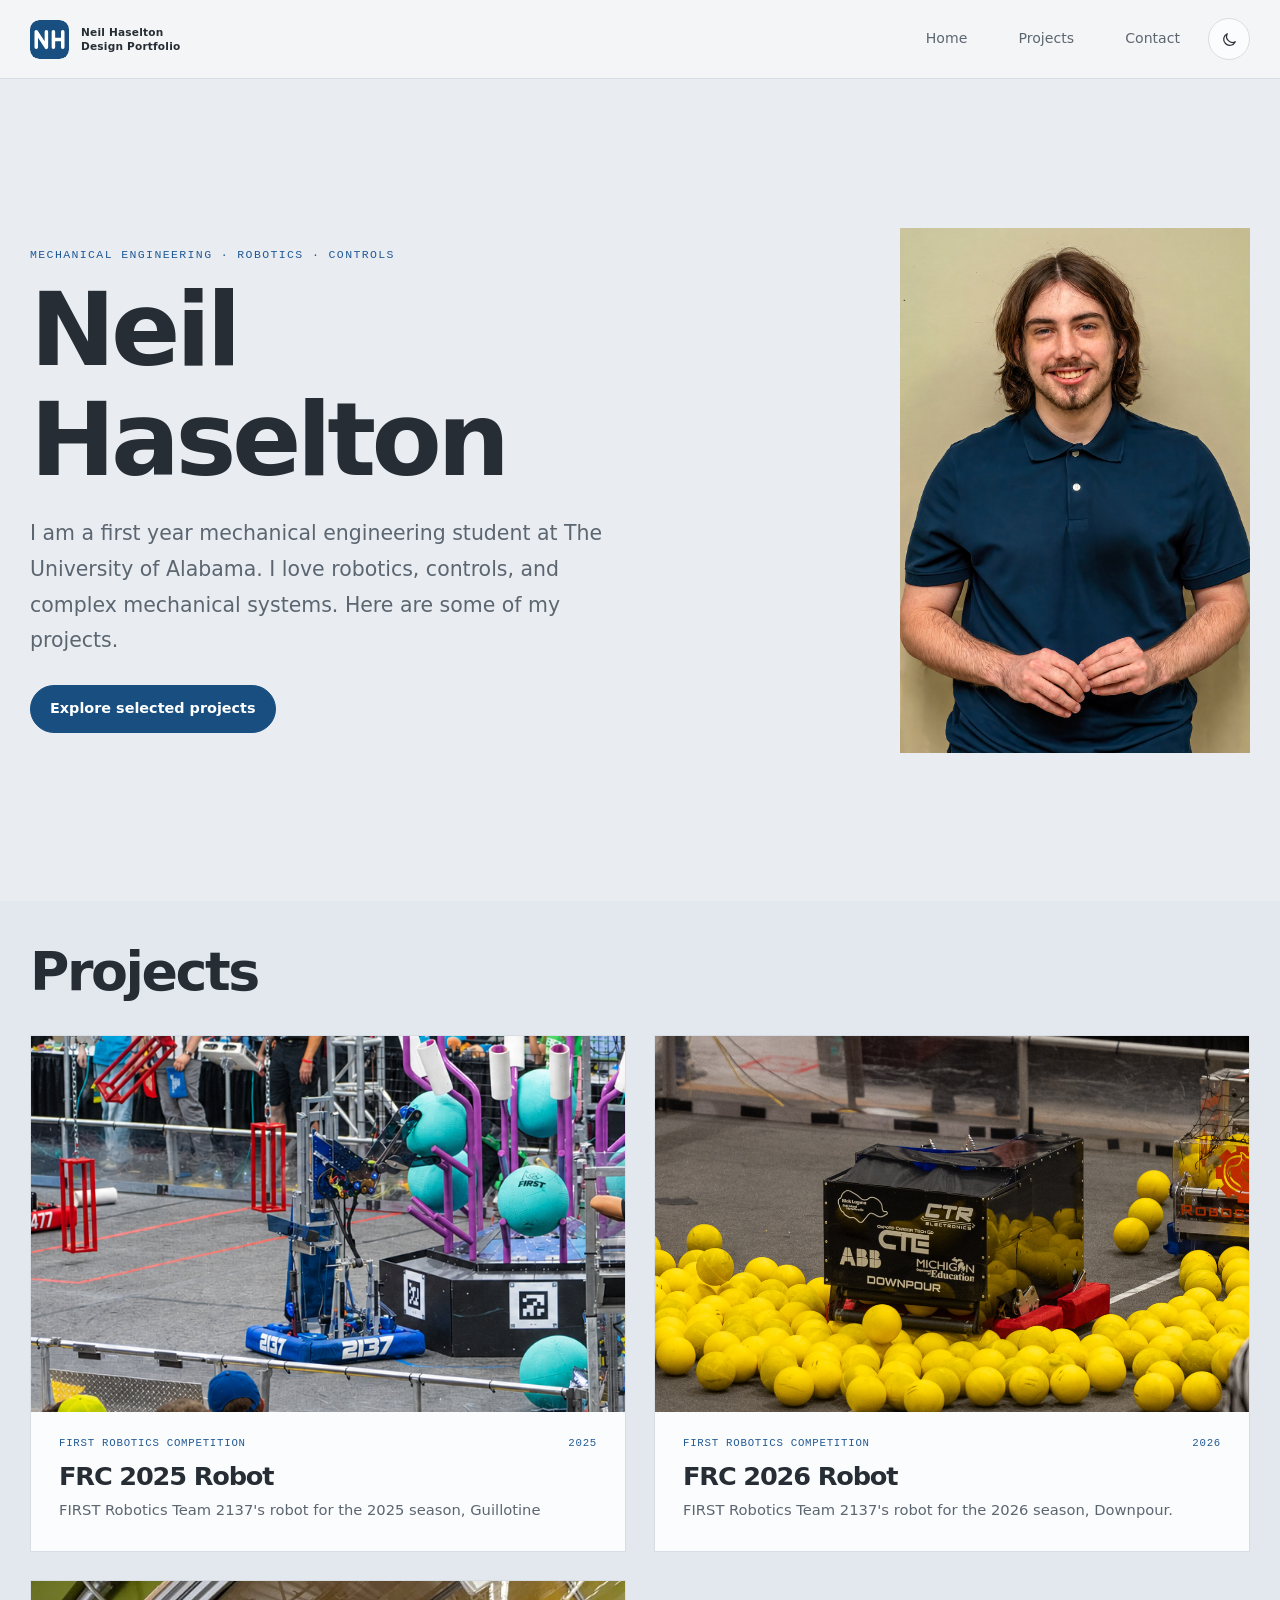
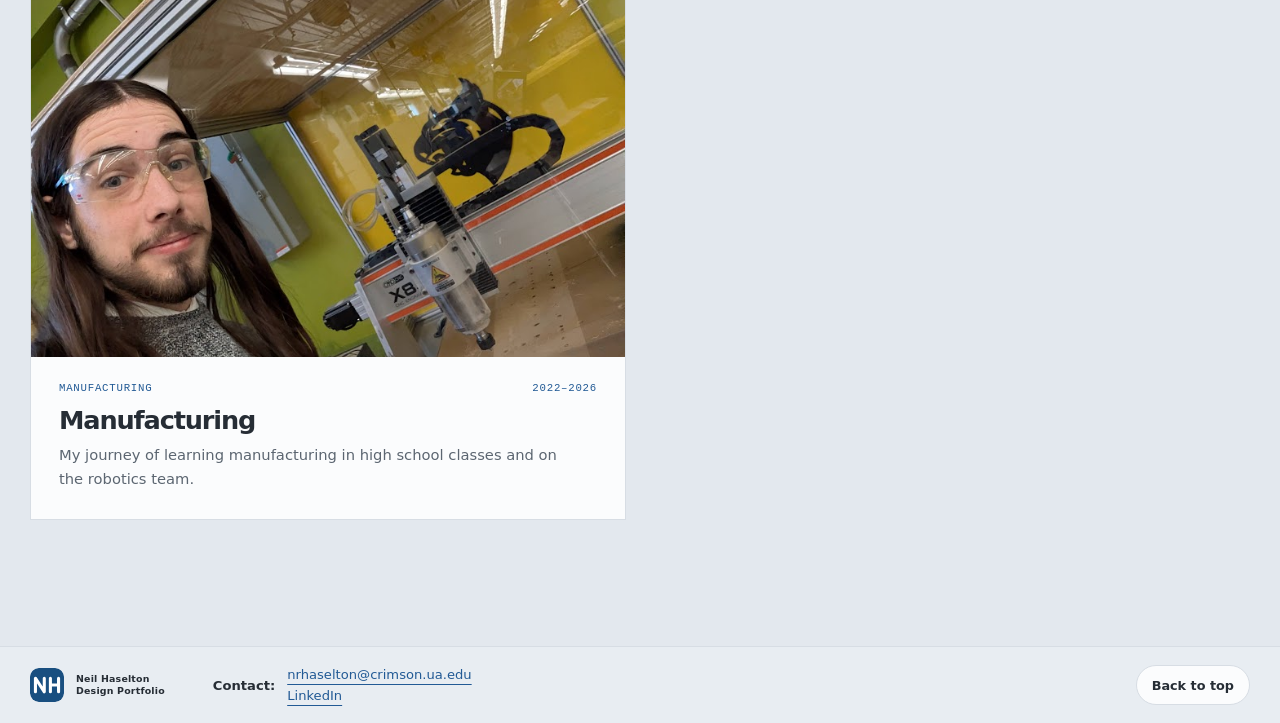
==== commit 85d22124: "Deploy website" ====
--- a/index.html
+++ b/index.html
@@ -72,10 +72,14 @@
       
       
       
+      
+      
       <article class="project-card">
         <a class="project-card__link" href="/projects/frc-2025-robot/" aria-label="View FRC 2025 Robot project">
           <div class="project-card__image-wrap">
-            <img class="project-card__image project-card__image--robot" src="/assets/images/projects/frc-2025-robot/originals/25-COMP%20-%20Main%20Image.png" alt="Team 2137 robot competing on the 2025 FIRST Robotics Competition field." loading="lazy" width="1200" height="760" style="object-position: 170% 200%; transform: translate(-45.87%, -22.13%) scale(2.1); transform-origin: top left;">
+            <div class="project-card__image-stage project-card__image-stage--robot">
+            <img class="project-card__image project-card__image--robot" src="/assets/images/projects/frc-2025-robot/originals/25-COMP%20-%20Main%20Image.png" alt="Team 2137 robot competing on the 2025 FIRST Robotics Competition field." loading="lazy" width="1200" height="760" style="object-position: 170% 200%; --home-card-offset-x: -40%; --home-card-offset-y: -18%; --home-card-zoom: 2; transform-origin: top left;">
+            </div>
           </div>
           <div class="project-card__body">
             <div class="project-card__meta"><span>FIRST Robotics Competition</span><span>2025</span></div>
@@ -88,10 +92,14 @@
       
       
       
+      
+      
       <article class="project-card">
         <a class="project-card__link" href="/projects/frc-2026-robot/" aria-label="View FRC 2026 Robot project">
           <div class="project-card__image-wrap">
+            <div class="project-card__image-stage project-card__image-stage--robot">
             <img class="project-card__image project-card__image--robot" src="/assets/images/projects/frc-2026-robot/main-image.jpg" alt="Team 2137&#39;s 2026 robot, Guillotine, at a FIRST Robotics Competition event." loading="lazy" width="1200" height="760">
+            </div>
           </div>
           <div class="project-card__body">
             <div class="project-card__meta"><span>FIRST Robotics Competition</span><span>2026</span></div>
@@ -104,10 +112,14 @@
       
       
       
+      
+      
       <article class="project-card">
         <a class="project-card__link" href="/projects/manufacturing/" aria-label="View Manufacturing project">
           <div class="project-card__image-wrap">
-            <img class="project-card__image" src="/assets/images/projects/manufacturing/overview.jpg" alt="Neil standing beside the school&#39;s Omio CNC router." loading="lazy" width="1200" height="760" style="object-position: center 44%; transform: translate(0px, 0px) scale(1); transform-origin: center;">
+            <div class="project-card__image-stage">
+            <img class="project-card__image" src="/assets/images/projects/manufacturing/overview.jpg" alt="Neil standing beside the school&#39;s Omio CNC router." loading="lazy" width="1200" height="760" style="object-position: center 44%; --home-card-offset-x: 0px; --home-card-offset-y: 0px; --home-card-zoom: 1;">
+            </div>
           </div>
           <div class="project-card__body">
             <div class="project-card__meta"><span>Manufacturing</span><span>2022–2026</span></div>
--- a/assets/css/main.css
+++ b/assets/css/main.css
@@ -125,10 +125,11 @@
 .project-card__link { display: block; height: 100%; overflow: hidden; border: 1px solid var(--line); background: var(--surface); color: inherit; text-decoration: none; transition: background-color 340ms ease, border-color 340ms ease, box-shadow 180ms ease, transform 180ms ease; }
 .project-card__link:hover { transform: translateY(-4px); border-color: var(--line-strong); box-shadow: var(--shadow); }
 .project-card__image-wrap { position: relative; overflow: hidden; aspect-ratio: 1.58; background: var(--surface-muted); }
-.project-card__image { width: 100%; height: 100%; object-fit: cover; transition: transform 300ms ease; }
-.project-card__link:hover .project-card__image { transform: scale(1.025); }
-.project-card__image--robot { object-position: center 61%; transform: scale(1.8); }
-.project-card__link:hover .project-card__image--robot { transform: scale(1.84); }
+.project-card__image-stage { position: absolute; inset: 0; transform-origin: center center; transition: transform 300ms ease; }
+.project-card__image-stage--robot { --card-hover-zoom: 1.0222222; }
+.project-card__link:hover .project-card__image-stage { transform: scale(var(--card-hover-zoom, 1.025)); }
+.project-card__image { width: 100%; height: 100%; object-fit: cover; transform: translate(var(--home-card-offset-x, 0px), var(--home-card-offset-y, 0px)) scale(var(--home-card-zoom, 1)); transition: transform 300ms ease; }
+.project-card__image--robot { object-position: center 61%; --home-card-zoom: 1.8; }
 .project-card__body { position: relative; min-height: 0; padding: 23px 28px 28px; }
 .project-card__meta { display: flex; justify-content: space-between; gap: 16px; margin-bottom: 10px; color: var(--accent-strong); font-family: var(--font-mono); font-size: .67rem; letter-spacing: .07em; text-transform: uppercase; }
 .project-card h3 { margin-bottom: 8px; font-size: clamp(1.35rem, 2vw, 1.65rem); }
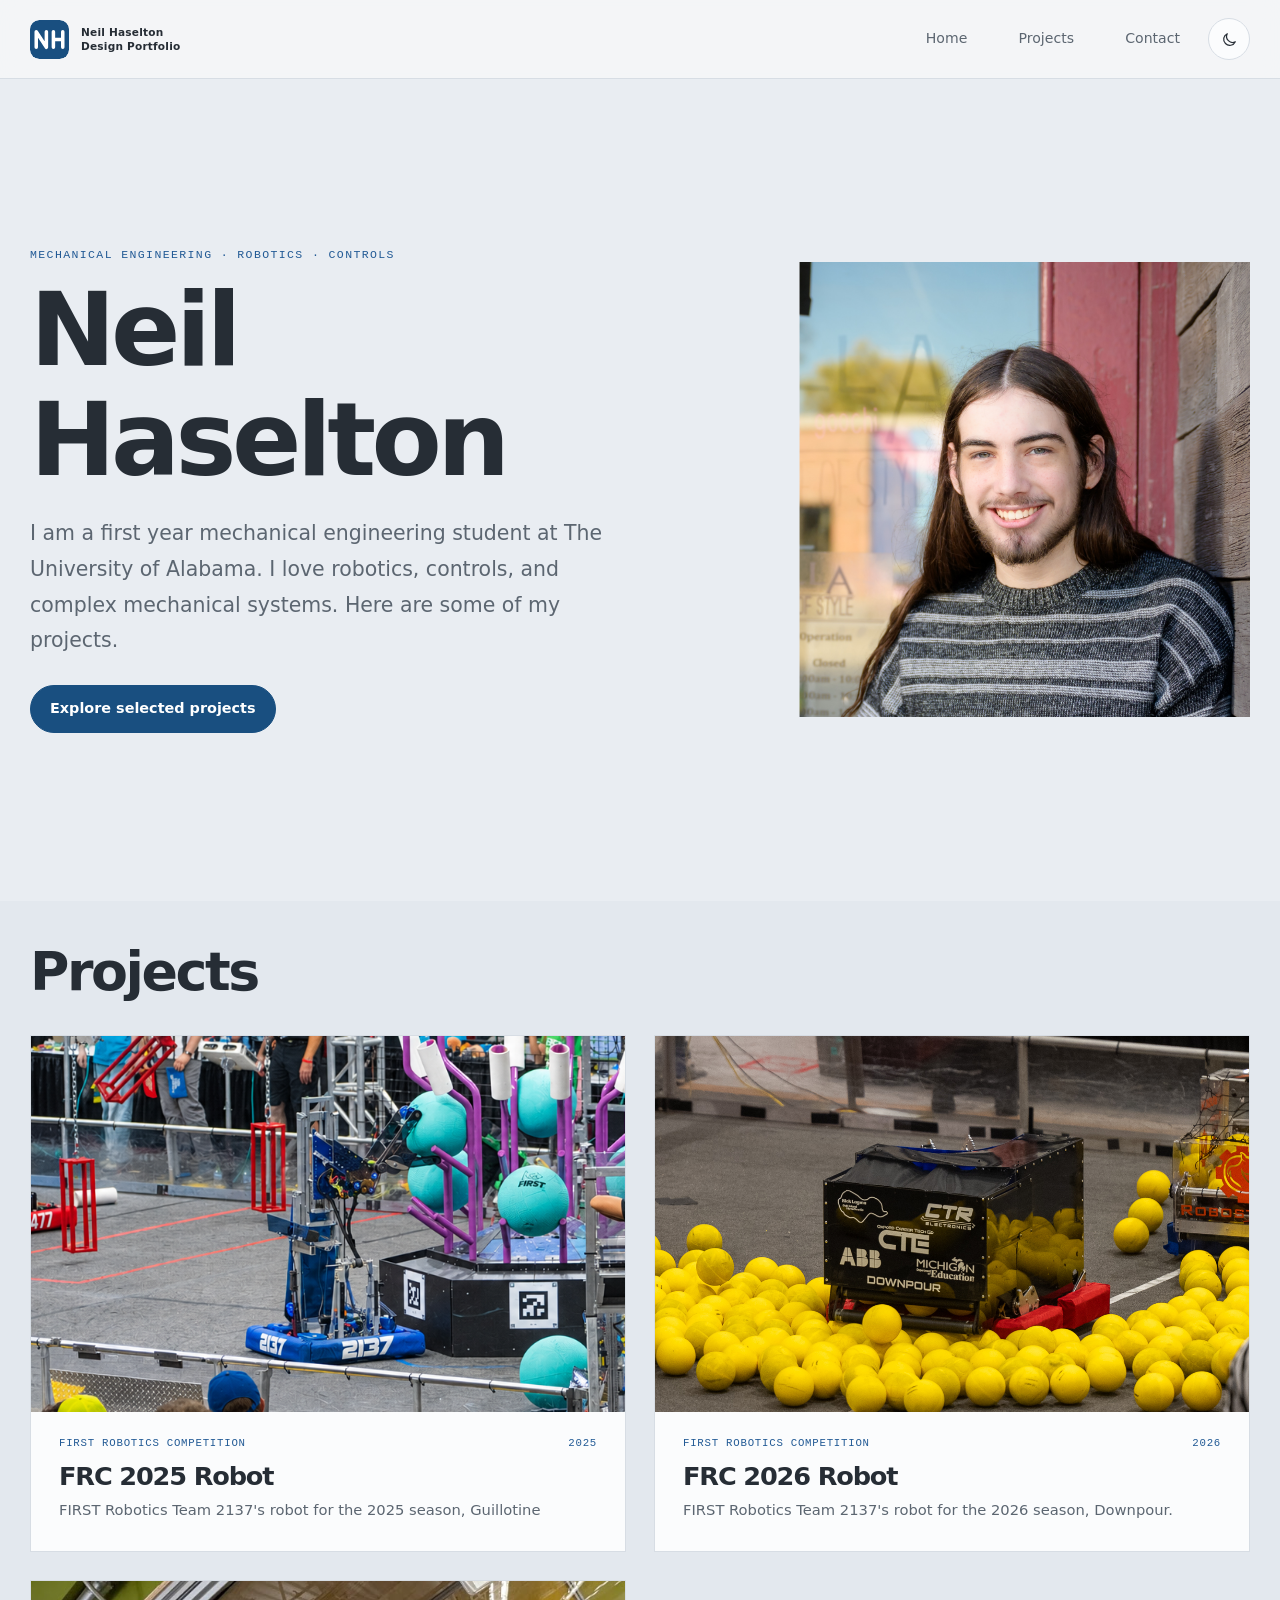
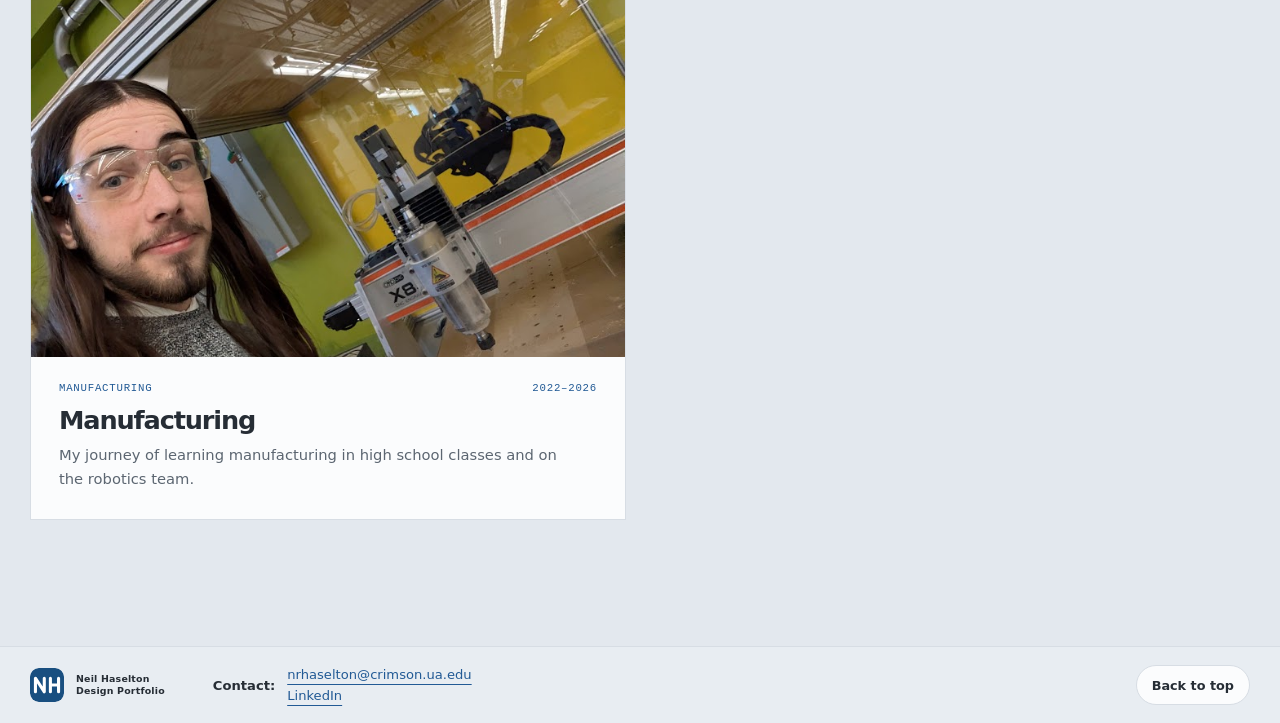
==== commit 3ac522dc: "Deploy website" ====
--- a/index.html
+++ b/index.html
@@ -54,7 +54,7 @@
       <a class="button-link" href="#projects">Explore selected projects</a>
     </div>
     <figure class="hero__portrait">
-      <img src="/assets/images/portrait-neil-haselton.png" alt="Neil Haselton portrait" width="1023" height="1536">
+      <img src="/assets/images/portrait-neil-haselton.jpg" alt="Neil Haselton portrait" width="3000" height="3000">
     </figure>
   </div>
 </section>
--- a/assets/css/main.css
+++ b/assets/css/main.css
@@ -70,7 +70,7 @@
 a { color: inherit; }
 ::selection { background: var(--selection-bg); color: var(--selection-text); }
 
-.section-wrap { width: min(calc(100% - 56px), var(--content-width)); margin-inline: auto; }
+.section-wrap { width: min(calc(100% - clamp(32px, 5.2vw, 56px)), var(--content-width)); margin-inline: auto; }
 .skip-link { position: fixed; z-index: 100; top: 12px; left: 12px; padding: 10px 14px; transform: translateY(-160%); background: var(--text); color: var(--page); border-radius: 5px; }
 .skip-link:focus { transform: translateY(0); }
 :focus-visible { outline: 3px solid var(--focus); outline-offset: 4px; }
@@ -112,8 +112,9 @@
 .button-link:hover { transform: translateY(-2px); border-color: var(--button-hover); background: var(--button-hover); }
 .text-link span { transition: transform 150ms ease; }
 .text-link:hover span { transform: translate(3px, -2px); }
-.hero__portrait { width: min(100%, 350px); justify-self: end; margin: 0; }
-.hero__portrait img { width: 100%; max-height: 525px; aspect-ratio: 2 / 3; object-fit: cover; }
+/* Homepage portrait crop controls: change zoom or pan without changing the square frame. */
+.hero__portrait { --portrait-zoom: 1.1; --portrait-offset-x: 6%; --portrait-offset-y: 0%; width: min(100%, 455px); aspect-ratio: 1 / 1; justify-self: end; margin: 0; overflow: hidden; }
+.hero__portrait img { width: 100%; height: 100%; object-fit: cover; transform: translate(var(--portrait-offset-x), var(--portrait-offset-y)) scale(var(--portrait-zoom)); transform-origin: center; }
 .hero__portrait figcaption { margin-top: 10px; color: var(--text-muted); font-size: .76rem; }
 
 .projects-section { padding-block: 42px 126px; background: var(--projects-surface); transition: background-color 340ms ease; }
@@ -150,8 +151,8 @@
 .project-sections > .content-section, .project-sections > .section-dwell > .content-section { padding-block: 66px; background: var(--section-cool); --section-current-bg: var(--section-cool); --section-current-text: var(--text); --section-current-muted: var(--text-muted); --section-current-accent: var(--accent-strong); --section-current-line: var(--line); transition: background-color 340ms ease; }
 .project-sections > .content-section:nth-child(even), .project-sections > .section-dwell--alt > .content-section { background: var(--section-alt); --section-current-bg: var(--section-alt); --section-current-text: var(--text); --section-current-muted: var(--text-muted); --section-current-accent: var(--accent-strong); --section-current-line: var(--line); }
 .section-dwell { position: relative; }
-.section-dwell > .content-section { position: sticky; z-index: 2; top: 78px; }
-.section-dwell__pause { height: var(--dwell-height, 120px); pointer-events: none; }
+.section-dwell > .content-section { position: static; }
+.section-dwell__pause { height: 0; pointer-events: none; }
 .project-sections > .content-section--subsystem, .project-sections > .section-dwell > .content-section--subsystem { display: flex; min-height: calc(100svh - 78px); flex-direction: column; justify-content: center; padding-block: clamp(24px, 4vh, 40px); }
 .project-sections > .content-section--comparison, .project-sections > .section-dwell > .content-section--comparison { display: flex; min-height: calc(100svh - 78px); align-items: center; }
 .subsystem-section__inner { display: flex; flex: 1; flex-direction: column; justify-content: center; min-height: 0; }
@@ -198,7 +199,7 @@
 .iteration-layout { display: grid; align-items: stretch; grid-template-columns: minmax(170px, .88fr) minmax(0, 1.25fr) minmax(170px, .88fr); column-gap: clamp(24px, 3.5vw, 48px); row-gap: 20px; }
 .iteration-layout__heading, .iteration-layout__subtitle { grid-column: 1 / -1; text-align: center; }
 .iteration-layout__heading { margin: 0; }
-.iteration-layout__subtitle { max-width: none; justify-self: center; margin: -8px 0 8px; color: var(--section-current-muted, var(--text-muted)); font-size: clamp(1.05rem, 1.7vw, 1.28rem); line-height: 1.55; white-space: nowrap; }
+.iteration-layout__subtitle { max-width: 100%; justify-self: center; margin: -8px 0 8px; color: var(--section-current-muted, var(--text-muted)); font-size: clamp(1.05rem, 1.7vw, 1.28rem); line-height: 1.55; text-align: center; text-wrap: balance; }
 .iteration-layout__copy { align-self: center; }
 .iteration-layout__copy > :last-child { margin-bottom: 0; }
 .iteration-image { position: relative; min-width: 0; margin: 0; overflow: hidden; border: 1px solid var(--section-current-line, var(--line)); border-radius: 4px; background: var(--surface-muted); }
@@ -242,7 +243,7 @@
 .subsystem-explorer__list--left::after, .subsystem-explorer__list--right::before { position: absolute; top: 7%; bottom: 7%; width: 18px; border-color: var(--section-current-line, var(--line)); border-style: solid; content: ''; pointer-events: none; }
 .subsystem-explorer__list--left::after { right: 0; border-width: 0 1px 0 0; border-radius: 0 55% 55% 0; }
 .subsystem-explorer__list--right::before { left: 0; border-width: 0 0 0 1px; border-radius: 55% 0 0 55%; }
-.subsystem-choice { position: relative; z-index: 1; display: flex; width: 100%; align-items: flex-start; justify-content: space-between; gap: 12px; padding: 10px 2px; border: 0; background: transparent; color: var(--section-current-text, var(--text)); cursor: pointer; text-align: left; transition: color 600ms ease, transform 600ms ease; }
+.subsystem-choice { position: relative; z-index: 1; display: flex; width: 100%; min-height: 44px; align-items: flex-start; justify-content: space-between; gap: 12px; padding: 10px 2px; border: 0; background: transparent; color: var(--section-current-text, var(--text)); cursor: pointer; text-align: left; touch-action: manipulation; transition: color 600ms ease, transform 600ms ease; }
 .subsystem-explorer__divider { position: absolute; top: 50%; height: 1px; background: var(--section-current-line, var(--line)); pointer-events: none; }
 .subsystem-explorer__list--left .subsystem-explorer__divider { right: 20px; left: 0; }
 .subsystem-explorer__list--right .subsystem-explorer__divider { right: 0; left: 20px; }
@@ -275,6 +276,8 @@
 .comparison__caption { margin: 12px 0 0; color: var(--section-current-muted, var(--text-muted)); font-size: .8rem; }
 .comparison__error { margin: 12px 0 0; padding: 12px 14px; border-left: 3px solid var(--accent); background: var(--surface-muted); color: var(--text-muted); font-size: .82rem; }
 .comparison__error[hidden] { display: none; }
+
+.prose, .project-card h3, .project-hero h1, .site-footer__contact-links { overflow-wrap: anywhere; }
 
 .project-page--manufacturing .project-sections > .content-section { padding-block: 40px; }
 .project-page--manufacturing .project-sections > .content-section--cnc-machines,
@@ -358,31 +361,52 @@
 .back-to-top { margin-left: auto; }
 
 @media (max-width: 800px) {
-  .section-wrap, .hero { width: min(calc(100% - 40px), var(--content-width)); }
   .hero { grid-template-columns: minmax(0, 1fr) minmax(220px, .75fr); gap: 32px; }
-  .hero__portrait { width: min(100%, 320px); }
+  .hero__portrait { width: min(100%, 416px); }
   .project-grid { gap: 18px; }
   .project-card__body { padding-inline: 20px; }
   .project-sections > .content-section--subsystem, .project-sections > .section-dwell > .content-section--subsystem { min-height: calc(100svh - 78px); }
   .project-sections > .content-section--comparison, .project-sections > .section-dwell > .content-section--comparison { min-height: calc(100svh - 78px); }
   .project-sections > .content-section.content-section--iteration-timeline, .project-sections > .section-dwell > .content-section.content-section--iteration-timeline { height: calc(100svh - 78px); min-height: 0; }
-  .section-dwell > .content-section { top: 78px; }
   .subsystem-explorer--single { grid-template-columns: minmax(190px, .8fr) minmax(0, 1.2fr); gap: 22px; }
   .subsystem-explorer--arcs { grid-template-columns: minmax(140px, .75fr) minmax(0, 1.5fr) minmax(140px, .75fr); gap: 16px; }
   .subsystem-explorer--arcs .subsystem-explorer__visual { grid-column: 2; grid-row: 1; }
   .text-image { gap: 35px; }
-  .iteration-layout { grid-template-columns: minmax(0, 1fr); row-gap: 22px; }
-  .iteration-layout__heading, .iteration-layout__subtitle, .iteration-image, .iteration-layout__copy { grid-column: 1; }
+  .iteration-layout { grid-template-columns: minmax(0, 1fr) minmax(0, 1fr); column-gap: clamp(12px, 3vw, 22px); row-gap: 18px; }
+  .iteration-layout__heading, .iteration-layout__subtitle, .iteration-layout__copy { grid-column: 1 / -1; }
+  .iteration-image { grid-column: auto; }
   .iteration-layout__heading { grid-row: 1; }
   .iteration-layout__subtitle { grid-row: 2; }
-  .iteration-image:first-of-type { grid-row: 3; min-height: clamp(340px, 95vw, 450px); }
-  .iteration-layout__copy { grid-row: 4; }
-  .iteration-image:last-of-type { grid-row: 5; min-height: clamp(340px, 95vw, 450px); }
+  .iteration-layout__copy { grid-row: 3; }
+  .iteration-image:first-of-type { grid-column: 1; grid-row: 4; min-height: 0; aspect-ratio: 1; }
+  .iteration-image:last-of-type { grid-column: 2; grid-row: 4; min-height: 0; aspect-ratio: 1; }
+}
+
+@media (max-width: 680px) {
+  .project-grid { grid-template-columns: minmax(0, 1fr); }
+  .image-gallery:not(.image-gallery--two):not(.image-gallery--stack) { grid-template-columns: repeat(2, minmax(0, 1fr)); gap: 16px; }
+  .subsystem-explorer--arcs { grid-template-columns: minmax(0, 1fr); gap: 14px; }
+  .subsystem-explorer--arcs .subsystem-explorer__visual { grid-column: 1; grid-row: 1; }
+  .subsystem-explorer--arcs .subsystem-explorer__list--left { grid-column: 1; grid-row: 2; padding: 0; }
+  .subsystem-explorer--arcs .subsystem-explorer__list--right { grid-column: 1; grid-row: 3; padding: 0; }
+  .subsystem-explorer--arcs .subsystem-explorer__list--left::after,
+  .subsystem-explorer--arcs .subsystem-explorer__list--right::before,
+  .subsystem-explorer--arcs .subsystem-explorer__divider { display: none; }
+  .subsystem-choice { padding: 12px 14px; border: 1px solid var(--section-current-line, var(--line)); border-radius: 8px; background: var(--surface); }
+  .subsystem-explorer .subsystem-choice:hover,
+  .subsystem-explorer .subsystem-choice:focus-visible,
+  .subsystem-explorer .subsystem-choice[aria-pressed='true'] { transform: none; border-color: var(--section-current-accent, var(--accent-strong)); background: var(--surface-raised); color: var(--section-current-accent, var(--accent-strong)); }
+}
+
+@media (hover: none) and (pointer: coarse) {
+  .subsystem-choice { min-height: 44px; padding: 12px 14px; border: 1px solid var(--section-current-line, var(--line)); border-radius: 8px; background: var(--surface); }
+  .subsystem-explorer .subsystem-choice:hover,
+  .subsystem-explorer .subsystem-choice:focus-visible,
+  .subsystem-explorer .subsystem-choice[aria-pressed='true'] { transform: none; border-color: var(--section-current-accent, var(--accent-strong)); background: var(--surface-raised); color: var(--section-current-accent, var(--accent-strong)); }
 }
 
 @media (max-width: 620px) {
   :root { --site-header-height: 68px; --anchor-clearance: 0px; }
-  .section-wrap, .hero { width: min(calc(100% - 32px), var(--content-width)); }
   .site-header__inner { min-height: var(--site-header-height); gap: 14px; }
   .brand { gap: 8px; }
   .brand__mark { width: 34px; height: 34px; font-size: .9rem; }
@@ -391,11 +415,12 @@
   .site-nav a { font-size: .75rem; }
   .site-nav a:first-child { display: none; }
   .theme-toggle { width: 40px; height: 40px; }
-  .home-intro { min-height: calc(100vh - 68px); min-height: calc(100svh - 68px); }
-  .hero { grid-template-columns: minmax(0, 1fr); gap: 24px; padding-block: 42px; }
-  .hero h1 { font-size: clamp(3.2rem, 16vw, 5rem); }
-  .hero__lead { max-width: 500px; font-size: 1.02rem; }
-  .hero__portrait { width: min(46vw, 220px); }
+  .home-intro { min-height: 0; }
+  .hero { grid-template-columns: minmax(0, 1fr); gap: 24px; padding-block: 42px; text-align: center; }
+  .hero__copy { margin-inline: auto; }
+  .hero h1 { font-size: clamp(2.9rem, 13.5vw, 4.2rem); text-wrap: balance; }
+  .hero__lead { max-width: 500px; margin-inline: auto; font-size: 1.02rem; }
+  .hero__portrait { width: min(60vw, 286px); justify-self: center; }
   .projects-section { padding-block: 36px 78px; }
   .section-heading { display: block; margin-bottom: 25px; }
   .section-heading__aside { margin-top: 14px; }
@@ -405,17 +430,35 @@
   .project-hero__grid { grid-template-columns: minmax(0, 1fr); gap: 18px; }
   .project-hero__heading { align-items: start; }
   .project-hero__heading h1 { font-size: clamp(2.7rem, 12vw, 4.5rem); }
-  .project-overview img { height: 300px; }
-  .iteration-layout__subtitle { font-size: .52rem; letter-spacing: -.035em; }
-  .project-sections > .content-section.content-section--iteration-timeline, .project-sections > .section-dwell > .content-section.content-section--iteration-timeline { height: calc(100svh - 68px); min-height: 0; }
-  .iteration-timeline { width: min(calc(100% - 32px), var(--content-width)); height: 100%; min-height: 0; gap: clamp(10px, 1.7svh, 18px); padding-top: 0; }
-  .iteration-timeline__intro { max-width: 520px; font-size: clamp(.78rem, 3.8vw, .96rem); line-height: 1.4; letter-spacing: 0; }
-  .iteration-timeline__main { grid-template-columns: minmax(0, 1fr); justify-items: center; gap: 14px; }
-  .iteration-timeline__stage { width: min(100%, 260px); height: min(36svh, 260px); justify-self: center; }
-  .iteration-timeline__main { transform: none; }
-  .iteration-timeline__captions { width: min(100%, 390px); justify-self: center; font-size: .9rem; text-align: center; }
+  .project-overview img { height: auto; aspect-ratio: 1200 / 760; }
+  .project-page--frc-2025 .project-overview img { aspect-ratio: 1.3; }
+  .iteration-layout__subtitle { font-size: clamp(.95rem, 3.8vw, 1.05rem); letter-spacing: 0; }
+  .project-sections > .content-section.content-section--iteration-timeline,
+  .project-sections > .section-dwell > .content-section.content-section--iteration-timeline { height: auto; min-height: 0; padding-block: clamp(24px, 6vw, 32px); }
+  .iteration-timeline { width: min(calc(100% - 32px), var(--content-width)); height: auto; min-height: 0; grid-template-rows: auto auto auto auto; align-content: start; gap: clamp(12px, 3vw, 18px); padding-top: 0; }
+  .iteration-timeline__intro { max-width: 520px; font-size: clamp(.9rem, 4vw, 1rem); line-height: 1.45; letter-spacing: 0; }
+  .iteration-timeline__main { grid-template-columns: minmax(0, 1fr); justify-items: center; align-self: start; gap: clamp(12px, 4vw, 20px); transform: none; }
+  .iteration-timeline__stage { width: min(100%, 360px); height: auto; aspect-ratio: var(--iteration-image-aspect, 2296 / 2137); justify-self: center; align-self: start; overflow: hidden; }
+  .iteration-timeline__image { transform: translate(-13.1%, 0); }
+  .iteration-timeline__image[data-iteration-image='0'] { transform: translate(-15.8%, 0) scale(1.18); }
+  .iteration-timeline__captions { width: min(100%, 480px); min-height: 0; justify-self: center; align-self: start; font-size: .96rem; text-align: center; }
+  .iteration-timeline__caption { display: none; grid-area: auto; visibility: visible; opacity: 1; transition: none; }
+  .iteration-timeline__caption.is-active { display: block; }
   .iteration-timeline__version { min-height: 26px; padding: 3px 9px; font-size: .68rem; }
-  .iteration-timeline__control { width: min(82%, 420px); transform: none; }
+  .iteration-timeline__control { width: min(100%, 360px); padding-top: 0; transform: none; }
+  .iteration-timeline__range { height: 44px; }
+  .project-page--frc-2025 .project-sections > .content-section.content-section--iteration-timeline,
+  .project-page--frc-2025 .project-sections > .section-dwell > .content-section.content-section--iteration-timeline { height: auto; min-height: 0; padding-block: clamp(24px, 6vw, 32px); overflow-x: clip; }
+  .project-page--frc-2025 .iteration-timeline { height: auto; grid-template-rows: auto auto auto; align-content: start; gap: clamp(10px, 1.6svh, 14px); padding-block: 0; }
+  .project-page--frc-2025 .iteration-timeline__intro { display: none; }
+  .project-page--frc-2025 .iteration-timeline__main { height: auto; min-height: 0; align-self: center; grid-template-rows: auto auto; align-content: center; gap: clamp(8px, 1.5svh, 12px); }
+  .project-page--frc-2025 .iteration-timeline__stage { width: min(100%, 360px); height: auto; max-height: min(45svh, 320px); overflow: visible; }
+  /* Keep V2–V5 on the same canvas transform; V1's distinct framing is set below. */
+  .project-page--frc-2025 .iteration-timeline__image { transform: translate(-6.5%, 0) scale(1.1); }
+  .project-page--frc-2025 .iteration-timeline__image[data-iteration-image='0'] { transform: translate(-18%, 0) scale(1.1); }
+  .project-page--frc-2025 .iteration-timeline__captions { min-height: 0; font-size: .86rem; line-height: 1.38; }
+  .project-page--frc-2025 .iteration-timeline__caption { display: block; grid-area: 1 / 1; align-self: center; visibility: hidden; opacity: 0; }
+  .project-page--frc-2025 .iteration-timeline__caption.is-active { visibility: visible; opacity: 1; }
   .content-section { padding-block: 42px; }
   .project-sections > .content-section { padding-block: 44px; }
   .project-page--manufacturing .project-sections > .content-section { padding-block: 30px; }
@@ -434,7 +477,6 @@
   .project-sections > .content-section--subsystem, .project-sections > .section-dwell > .content-section--subsystem { min-height: calc(100svh - 68px); }
   .project-sections > .content-section--comparison, .project-sections > .section-dwell > .content-section--comparison { min-height: calc(100svh - 68px); }
   .project-sections > .content-section--cnc-machines, .project-sections > .section-dwell > .content-section--cnc-machines { min-height: calc(100svh - 68px); }
-  .section-dwell > .content-section { top: 68px; }
   .subsystem-explorer--single, .subsystem-explorer--arcs { grid-template-columns: minmax(0, 1fr); gap: 14px; }
   .subsystem-explorer--single .subsystem-explorer__visual { grid-column: 1; grid-row: 1; }
   .subsystem-explorer__list--single { grid-column: 1; grid-row: 2; gap: 12px; }
@@ -445,19 +487,32 @@
   .subsystem-explorer--arcs .subsystem-explorer__list--left::after, .subsystem-explorer--arcs .subsystem-explorer__list--right::before, .subsystem-explorer__divider { display: none; }
   .comparison-feature { grid-template-columns: minmax(0, 1fr); gap: 24px; }
   .cnc-machine, .cnc-machine--image-right, .cnc-machine--pair, .cnc-machine--image-right.cnc-machine--pair { grid-template-columns: minmax(0, 1fr); gap: 10px; padding-block: 14px; }
-  .cnc-machine__copy, .cnc-machine--image-right .cnc-machine__copy { grid-column: 1; grid-row: 2; }
-  .cnc-machine__visual, .cnc-machine--image-right .cnc-machine__visual { grid-column: 1; grid-row: 1; justify-content: flex-start; }
+  .cnc-machine__copy, .cnc-machine--image-right .cnc-machine__copy { grid-column: 1; grid-row: 1; }
+  .cnc-machine__visual, .cnc-machine--image-right .cnc-machine__visual { grid-column: 1; grid-row: 2; justify-content: center; }
   .cnc-machine__image-frame { width: min(100%, 190px); height: 132px; }
   .cnc-machine__image-frame--contain { width: min(124px, 16svh, 100%); height: auto; aspect-ratio: 607 / 786; }
   .cnc-machine__visual--pair { grid-template-columns: 112px 44px 112px; }
   .cnc-machine__circle { width: 112px; }
   .subsystem-choice { padding-block: 14px; }
-  .comparison__stage { min-height: 250px; }
-  .comparison__handle { width: 40px; height: 40px; }
-  .comparison__label { top: 10px; padding: 5px 7px; font-size: .57rem; }
+  .comparison__stage { min-height: clamp(160px, 52vw, 220px); }
+  .comparison__handle { width: 48px; height: 48px; }
+  .comparison__label { min-height: 44px; padding: 7px 9px; font-size: .68rem; }
   .comparison__label--left { left: 9px; }
   .comparison__label--right { right: 9px; }
-  .site-footer__inner { min-height: 0; flex-wrap: wrap; padding-block: 16px; }
+  .site-footer__inner { display: grid; min-height: 0; grid-template-columns: minmax(0, 1fr) auto; align-items: center; gap: 14px; padding-block: 16px; }
+  .site-footer__inner .brand--footer { grid-column: 1; grid-row: 1; }
+  .site-footer__inner .back-to-top { grid-column: 2; grid-row: 1; margin-left: 0; }
+  .site-footer__contact { grid-column: 1 / -1; grid-row: 2; grid-template-columns: auto minmax(0, 1fr); column-gap: 12px; margin-left: 0; }
+  .site-footer__contact-links { min-width: 0; }
+}
+
+@media (max-height: 520px) and (orientation: landscape) and (max-width: 1000px) {
+  .home-intro { min-height: 0; }
+  .hero { padding-block: clamp(16px, 4svh, 24px); }
+  .project-sections > .content-section.content-section--iteration-timeline,
+  .project-sections > .section-dwell > .content-section.content-section--iteration-timeline { height: auto; min-height: 0; padding-block: 32px; }
+  .iteration-timeline { height: auto; min-height: 0; padding-top: 0; }
+  .iteration-timeline__main, .iteration-timeline__control { transform: none; }
 }
 
 @media (max-width: 760px) {
